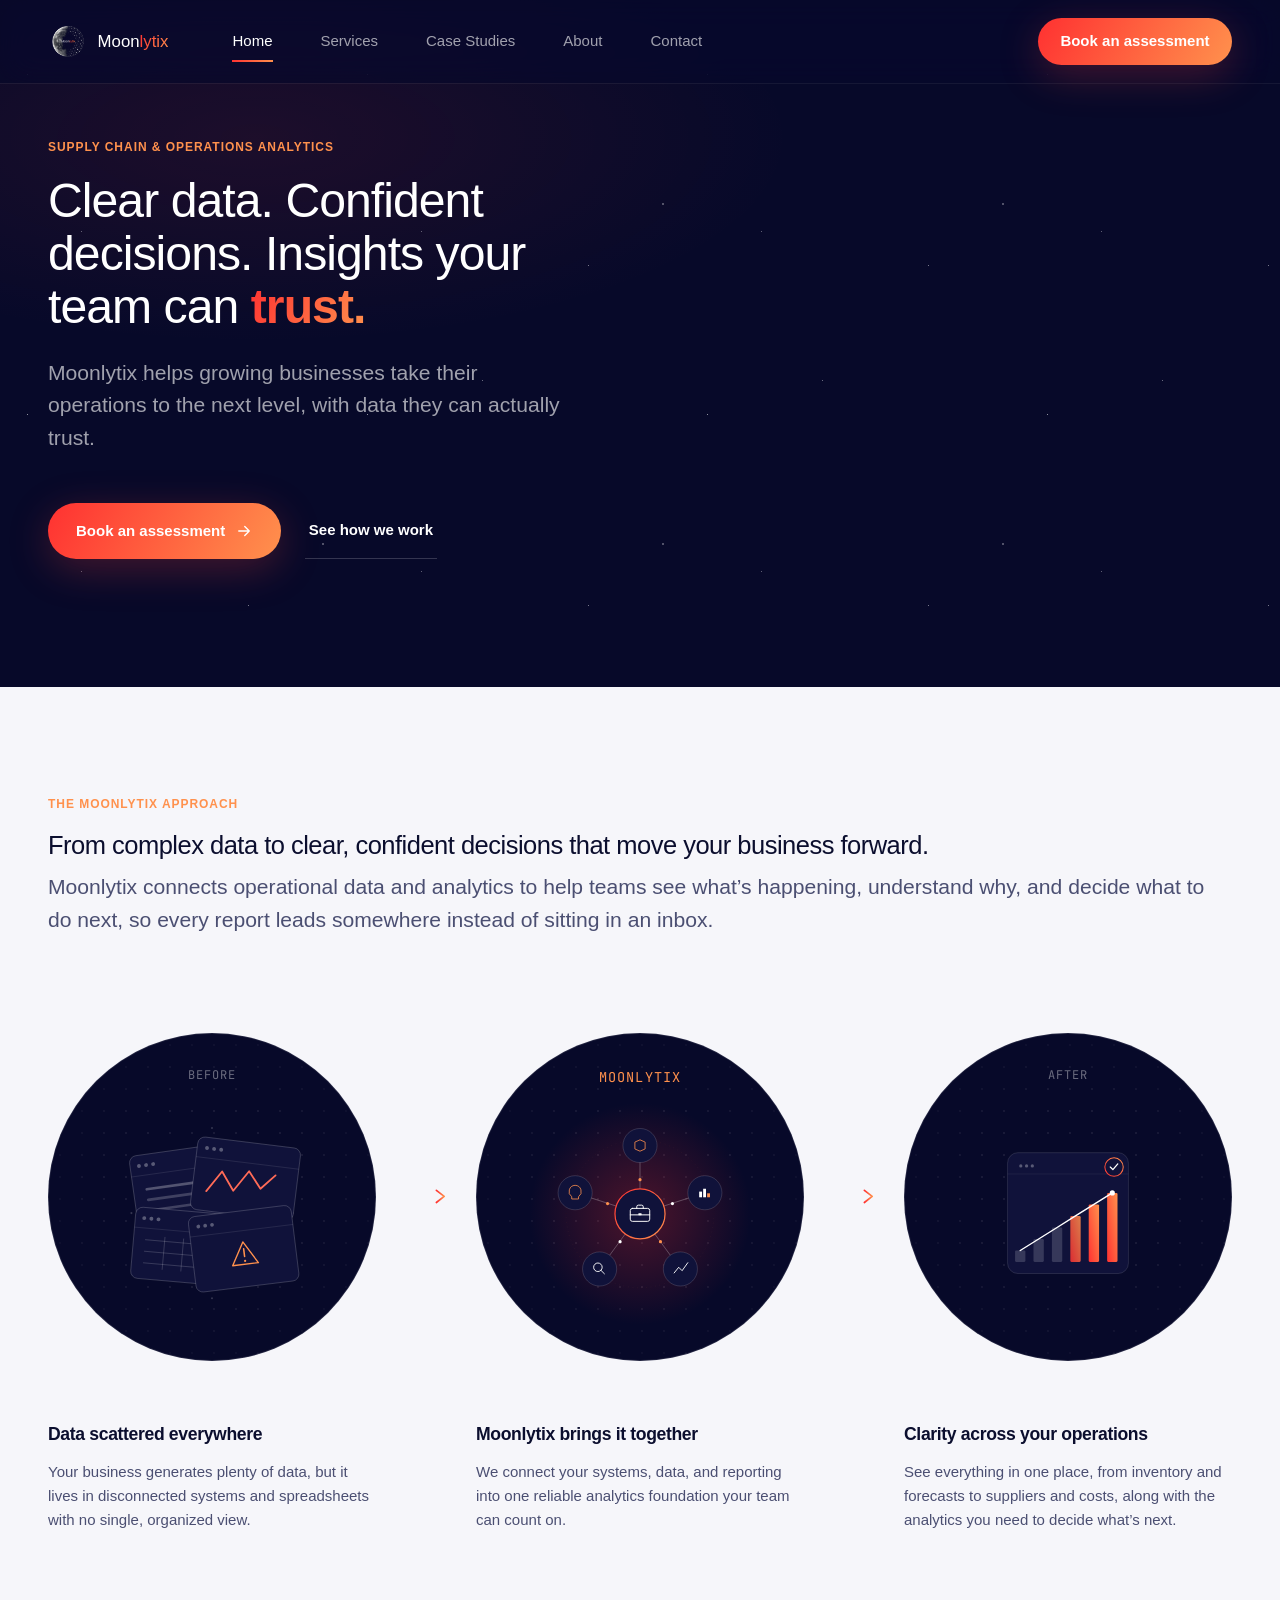
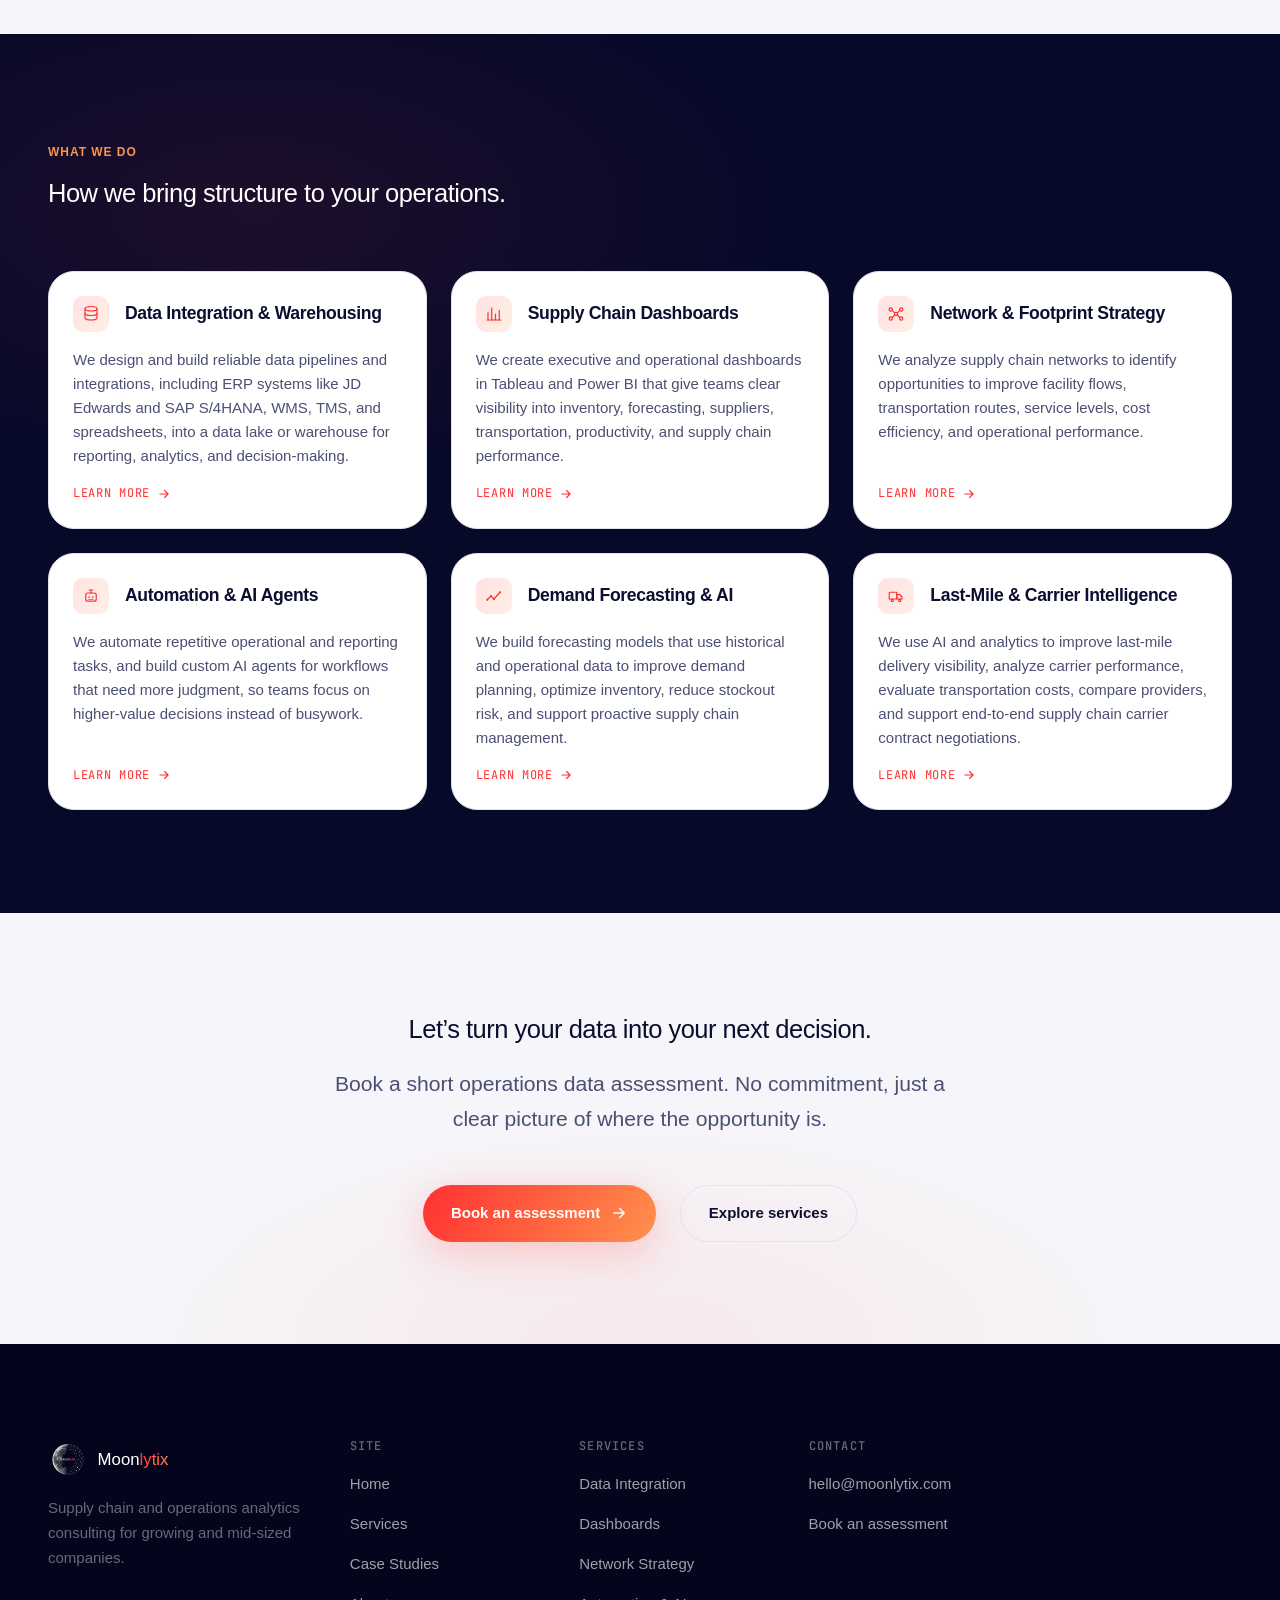
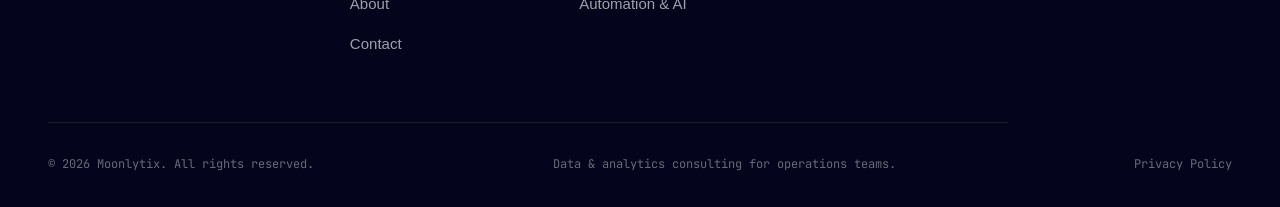
==== index.html @ da00658f "Replace hub center icon, add Case Studies illustration, fix nav-skip bug - Replaced the crescent/moo" ====
<!doctype html>
<html lang="en">
<head>
<meta charset="UTF-8" />
<meta name="viewport" content="width=device-width, initial-scale=1" />
<title>Moonlytix — Supply Chain & Operations Analytics Consulting</title>
<meta name="description" content="Moonlytix helps growing and mid-sized companies turn complex operational data into clear, confident business decisions — visibility, forecasting, inventory, supplier performance, and transportation cost analytics." />

<!-- Open Graph / social share preview -->
<meta property="og:type" content="website" />
<meta property="og:site_name" content="Moonlytix" />
<meta property="og:url" content="https://moonlytix.com/" />
<meta property="og:title" content="Moonlytix — Supply Chain & Operations Analytics Consulting" />
<meta property="og:description" content="Moonlytix helps growing and mid-sized companies turn complex operational data into clear, confident business decisions — visibility, forecasting, inventory, supplier performance, and transportation cost analytics." />
<meta property="og:image" content="https://moonlytix.com/assets/images/social/og-image.png" />
<meta property="og:image:width" content="1200" />
<meta property="og:image:height" content="630" />
<meta name="twitter:card" content="summary_large_image" />
<meta name="twitter:title" content="Moonlytix — Supply Chain & Operations Analytics Consulting" />
<meta name="twitter:description" content="Moonlytix helps growing and mid-sized companies turn complex operational data into clear, confident business decisions — visibility, forecasting, inventory, supplier performance, and transportation cost analytics." />
<meta name="twitter:image" content="https://moonlytix.com/assets/images/social/og-image.png" />
<link rel="icon" type="image/png" href="assets/images/logo-mark.png" />
<link rel="preconnect" href="https://fonts.googleapis.com" />
<link rel="preconnect" href="https://fonts.gstatic.com" crossorigin />
<link href="https://fonts.googleapis.com/css2?family=Space+Grotesk:wght@500;600;700&family=Inter:wght@400;500;600;700;800&family=JetBrains+Mono:wght@400;500&family=Poppins:wght@400;500;600&display=swap" rel="stylesheet" />
<link rel="stylesheet" href="assets/css/main.css?v=20" />
<link rel="stylesheet" href="assets/css/home.css?v=43" />
</head>
<body>
<a class="skip-link" href="#main">Skip to content</a>

<header class="site-header">
  <div class="container">
    <a href="index.html" class="brand">
      <img src="assets/images/logo-mark-transparent.png" alt="Moonlytix" class="brand__mark" />
      <span class="brand__word">Moon<span class="brand__word-accent">lytix</span></span>
    </a>
    <nav class="nav-links" id="nav-links">
      <a href="index.html" aria-current="page">Home</a>
      <a href="services.html">Services</a>
      <a href="case-studies.html">Case Studies</a>
      <a href="about.html">About</a>
      <a href="contact.html">Contact</a>
    </nav>
    <div class="nav-actions">
      <a href="contact.html" class="btn btn-primary">Book an assessment</a>
    </div>
    <button class="nav-toggle" aria-label="Toggle menu" aria-expanded="false" aria-controls="nav-links">
      <svg class="icon-menu" viewBox="0 0 24 24" fill="none" stroke="currentColor" stroke-width="1.6"><path d="M3 6h18M3 12h18M3 18h18" stroke-linecap="round"/></svg>
      <svg class="icon-close" viewBox="0 0 24 24" fill="none" stroke="currentColor" stroke-width="1.6"><path d="M6 6l12 12M18 6L6 18" stroke-linecap="round"/></svg>
    </button>
  </div>
</header>

<main id="main">

  <!-- HERO -->
  <section class="hero section--dark">
    <div class="container">
      <div class="hero-content">
        <p class="eyebrow">Supply Chain &amp; Operations Analytics</p>
        <h1 data-reveal>Clear data. Confident decisions. Insights your team can <span class="ember-text">trust.</span></h1>
        <p class="lead" data-reveal>Moonlytix helps growing businesses take their operations to the next level, with data they can actually trust.</p>
        <div class="hero-actions" data-reveal>
          <a href="contact.html" class="btn btn-primary">
            Book an assessment
            <svg viewBox="0 0 24 24" fill="none" stroke="currentColor" stroke-width="1.8"><path d="M5 12h14M13 6l6 6-6 6" stroke-linecap="round" stroke-linejoin="round"/></svg>
          </a>
          <a href="#approach" class="btn btn-ghost">See how we work</a>
        </div>
      </div>
      <div class="hero-visual" aria-hidden="true">
        <video
          id="hero-video"
          muted
          playsinline
          loop
          preload="auto"
          disablePictureInPicture
          disableRemotePlayback
        >
          <source src="assets/video/hero-fusion.mp4" type="video/mp4" />
        </video>
      </div>
    </div>
  </section>

  <!-- APPROACH -->
  <section class="section approach" id="approach">
    <div class="container">
      <p class="eyebrow">The Moonlytix Approach</p>
      <h2 style="max-width:none">From complex data to clear, confident decisions that move your business forward.</h2>
      <p class="lead" style="margin-top:0.75rem;max-width:none">Moonlytix connects operational data and analytics to help teams see what&rsquo;s happening, understand why, and decide what to do next, so every report leads somewhere instead of sitting in an inbox.</p>

      <div class="approach-visual" data-reveal>
        <div class="approach-item approach-item--1">
        <div class="approach-zone approach-zone--left">
          <span class="approach-zone__label">Before</span>
          <svg class="approach-scene" viewBox="0 0 400 400" fill="none" aria-hidden="true">
            <circle cx="200" cy="52" r="1.8" fill="rgba(255,255,255,0.18)"/>
            <circle cx="60" cy="200" r="1.8" fill="rgba(255,255,255,0.18)"/>
            <circle cx="340" cy="200" r="1.8" fill="rgba(255,255,255,0.18)"/>
            <circle cx="200" cy="348" r="1.8" fill="rgba(255,255,255,0.18)"/>

            <g transform="translate(148,150) rotate(-8) scale(1.55)">
              <rect x="-55" y="-39" width="110" height="78" rx="8" fill="#10123a" stroke="rgba(255,255,255,0.2)"/>
              <circle cx="-45" cy="-27" r="2.2" fill="rgba(255,255,255,0.3)"/>
              <circle cx="-37" cy="-27" r="2.2" fill="rgba(255,255,255,0.3)"/>
              <circle cx="-29" cy="-27" r="2.2" fill="rgba(255,255,255,0.3)"/>
              <line x1="-55" y1="-16" x2="55" y2="-16" stroke="rgba(255,255,255,0.1)"/>
              <line x1="-40" y1="0" x2="20" y2="0" stroke="rgba(255,255,255,0.28)" stroke-width="3" stroke-linecap="round"/>
              <line x1="-40" y1="12" x2="35" y2="12" stroke="rgba(255,255,255,0.2)" stroke-width="3" stroke-linecap="round"/>
              <line x1="-40" y1="24" x2="10" y2="24" stroke="rgba(255,255,255,0.2)" stroke-width="3" stroke-linecap="round"/>
            </g>

            <g transform="translate(258,142) rotate(7) scale(1.55)">
              <rect x="-58" y="-42" width="116" height="82" rx="8" fill="#10123a" stroke="rgba(255,255,255,0.2)"/>
              <circle cx="-47" cy="-30" r="2.2" fill="rgba(255,255,255,0.3)"/>
              <circle cx="-39" cy="-30" r="2.2" fill="rgba(255,255,255,0.3)"/>
              <circle cx="-31" cy="-30" r="2.2" fill="rgba(255,255,255,0.3)"/>
              <line x1="-58" y1="-19" x2="58" y2="-19" stroke="rgba(255,255,255,0.1)"/>
              <polyline points="-42,18 -27,-6 -12,14 3,-10 18,8 33,-9" stroke="#ff6b57" stroke-width="2" fill="none" stroke-linecap="round" stroke-linejoin="round"/>
            </g>

            <g transform="translate(148,258) rotate(5) scale(1.55)">
              <rect x="-55" y="-40" width="110" height="80" rx="8" fill="#10123a" stroke="rgba(255,255,255,0.2)"/>
              <circle cx="-45" cy="-28" r="2.2" fill="rgba(255,255,255,0.3)"/>
              <circle cx="-37" cy="-28" r="2.2" fill="rgba(255,255,255,0.3)"/>
              <circle cx="-29" cy="-28" r="2.2" fill="rgba(255,255,255,0.3)"/>
              <line x1="-55" y1="-17" x2="55" y2="-17" stroke="rgba(255,255,255,0.1)"/>
              <g stroke="rgba(255,255,255,0.18)">
                <line x1="-42" y1="-4" x2="42" y2="-4"/>
                <line x1="-42" y1="9" x2="42" y2="9"/>
                <line x1="-42" y1="22" x2="42" y2="22"/>
                <line x1="-20" y1="-9" x2="-20" y2="28"/>
                <line x1="1" y1="-9" x2="1" y2="28"/>
                <line x1="22" y1="-9" x2="22" y2="28"/>
              </g>
            </g>

            <g transform="translate(255,262) rotate(-7) scale(1.5)">
              <rect x="-60" y="-44" width="120" height="88" rx="8" fill="#10123a" stroke="rgba(255,255,255,0.2)"/>
              <circle cx="-49" cy="-32" r="2.2" fill="rgba(255,255,255,0.3)"/>
              <circle cx="-41" cy="-32" r="2.2" fill="rgba(255,255,255,0.3)"/>
              <circle cx="-33" cy="-32" r="2.2" fill="rgba(255,255,255,0.3)"/>
              <line x1="-60" y1="-21" x2="60" y2="-21" stroke="rgba(255,255,255,0.1)"/>
              <path d="M0 -8l15 26h-30Z" stroke="#ff914d" stroke-width="1.6" stroke-linejoin="round" fill="none"/>
              <line x1="0" y1="0" x2="0" y2="9" stroke="#ff914d" stroke-width="1.8" stroke-linecap="round"/>
              <circle cx="0" cy="14" r="1.3" fill="#ff914d"/>
            </g>
          </svg>
        </div>
        <div class="approach-item__text">
        <h3 class="approach-item__title">Data scattered everywhere</h3>
        <p class="approach-item__desc">Your business generates plenty of data, but it lives in disconnected systems and spreadsheets with no single, organized view.</p>
        </div>
        </div>

        <div class="approach-arrow approach-arrow--1" aria-hidden="true">
          <svg viewBox="0 0 60 24" fill="none"><path class="flow-line" d="M2 12h48" stroke="url(#g1)" stroke-width="2" stroke-dasharray="3 7"/><path d="M42 5l9 7-9 7" stroke="url(#g1)" stroke-width="2" stroke-linecap="round" stroke-linejoin="round"/><defs><linearGradient id="g1" x1="0" y1="0" x2="1" y2="0"><stop offset="0" stop-color="#ff3131"/><stop offset="1" stop-color="#ff914d"/></linearGradient></defs></svg>
        </div>

        <div class="approach-item approach-item--2">
        <div class="approach-zone approach-zone--center">
          <span class="approach-zone__label approach-zone__label--accent">Moonlytix</span>
          <svg class="approach-hub" viewBox="0 0 400 400" fill="none" aria-hidden="true">
            <circle cx="200" cy="200" r="195" fill="url(#hubGlow)"/>
            <circle cx="200" cy="200" r="130" stroke="rgba(255,145,77,0.14)" stroke-width="1" stroke-dasharray="1 7"/>
            <line x1="200" y1="200" x2="200" y2="80" stroke="rgba(255,255,255,0.3)" stroke-width="1.5"/>
            <line x1="200" y1="200" x2="314" y2="163" stroke="rgba(255,255,255,0.3)" stroke-width="1.5"/>
            <line x1="200" y1="200" x2="271" y2="297" stroke="rgba(255,255,255,0.3)" stroke-width="1.5"/>
            <line x1="200" y1="200" x2="129" y2="297" stroke="rgba(255,255,255,0.3)" stroke-width="1.5"/>
            <line x1="200" y1="200" x2="86" y2="163" stroke="rgba(255,255,255,0.3)" stroke-width="1.5"/>
            <circle cx="200" cy="140" r="2.8" fill="#ff914d"/>
            <circle cx="257" cy="182" r="2.8" fill="#fff"/>
            <circle cx="236" cy="249" r="2.8" fill="#ff914d"/>
            <circle cx="165" cy="249" r="2.8" fill="#fff"/>
            <circle cx="143" cy="182" r="2.8" fill="#ff914d"/>
            <circle class="pulse-ring" cx="200" cy="200" r="38" stroke="#ff914d" stroke-width="1.4"/>
            <circle class="pulse-ring pulse-ring--delay" cx="200" cy="200" r="38" stroke="#ff3131" stroke-width="1"/>
            <circle cx="200" cy="200" r="44" fill="#10123a" stroke="url(#hubStroke)" stroke-width="2.2"/>
            <g transform="translate(200,200) scale(1.9) translate(-12,-12)" fill="none" stroke="#fff" stroke-width="0.9" stroke-linecap="round" stroke-linejoin="round">
              <rect x="3" y="7" width="18" height="12" rx="2"/>
              <path d="M9 7V5.5A1.5 1.5 0 0 1 10.5 4h3A1.5 1.5 0 0 1 15 5.5V7"/>
              <path d="M3 13h18"/>
              <rect x="10.5" y="11.6" width="3" height="1.8" rx="0.4" fill="#fff" stroke="none"/>
            </g>
            <g>
              <circle cx="200" cy="80" r="30" fill="#10123a" stroke="rgba(255,255,255,0.25)"/>
              <path d="M191 86V74l9-4 9 4v12l-9 4Z" stroke="#ff914d" stroke-width="1.4" stroke-linejoin="round"/>
            </g>
            <g>
              <circle cx="314" cy="163" r="30" fill="#10123a" stroke="rgba(255,255,255,0.25)"/>
              <rect x="304" y="161" width="5" height="10" fill="#fff"/><rect x="311" y="156" width="5" height="15" fill="#fff"/><rect x="318" y="164" width="5" height="7" fill="#ff914d"/>
            </g>
            <g>
              <circle cx="271" cy="297" r="30" fill="#10123a" stroke="rgba(255,255,255,0.25)"/>
              <path d="M260 304l8-10 6 6 10-14" stroke="#fff" stroke-width="1.6" stroke-linecap="round" stroke-linejoin="round"/>
            </g>
            <g>
              <circle cx="129" cy="297" r="30" fill="#10123a" stroke="rgba(255,255,255,0.25)"/>
              <circle cx="126" cy="294" r="7.5" stroke="#fff" stroke-width="1.6"/><path d="M131 299l6.5 6.5" stroke="#fff" stroke-width="1.6" stroke-linecap="round"/>
            </g>
            <g>
              <circle cx="86" cy="163" r="30" fill="#10123a" stroke="rgba(255,255,255,0.25)"/>
              <path d="M86 150a11 11 0 0 1 6 20v4h-12v-4a11 11 0 0 1 6-20Z" stroke="#ff914d" stroke-width="1.4" stroke-linejoin="round"/>
            </g>
            <defs>
              <radialGradient id="hubGlow" cx="0.5" cy="0.5" r="0.5">
                <stop offset="0" stop-color="#ff3131" stop-opacity="0.28"/>
                <stop offset="1" stop-color="#ff3131" stop-opacity="0"/>
              </radialGradient>
              <linearGradient id="hubStroke" x1="0" y1="0" x2="1" y2="1">
                <stop offset="0" stop-color="#ff3131"/>
                <stop offset="1" stop-color="#ff914d"/>
              </linearGradient>
            </defs>
          </svg>
        </div>
        <div class="approach-item__text">
        <h3 class="approach-item__title">Moonlytix brings it together</h3>
        <p class="approach-item__desc">We connect your systems, data, and reporting into one reliable analytics foundation your team can count on.</p>
        </div>
        </div>

        <div class="approach-arrow approach-arrow--2" aria-hidden="true">
          <svg viewBox="0 0 60 24" fill="none"><path class="flow-line" d="M2 12h48" stroke="url(#g2)" stroke-width="2" stroke-dasharray="3 7"/><path d="M42 5l9 7-9 7" stroke="url(#g2)" stroke-width="2" stroke-linecap="round" stroke-linejoin="round"/><defs><linearGradient id="g2" x1="0" y1="0" x2="1" y2="0"><stop offset="0" stop-color="#ff3131"/><stop offset="1" stop-color="#ff914d"/></linearGradient></defs></svg>
        </div>

        <div class="approach-item approach-item--3">
        <div class="approach-zone approach-zone--right">
          <span class="approach-zone__label">After</span>
          <svg class="approach-scene" viewBox="0 0 400 400" fill="none" aria-hidden="true">
            <rect x="95" y="95" width="210" height="210" rx="18" fill="#10123a" stroke="rgba(255,255,255,0.2)"/>
            <circle cx="118" cy="118" r="2.8" fill="rgba(255,255,255,0.3)"/>
            <circle cx="128" cy="118" r="2.8" fill="rgba(255,255,255,0.3)"/>
            <circle cx="138" cy="118" r="2.8" fill="rgba(255,255,255,0.3)"/>
            <line x1="95" y1="132" x2="305" y2="132" stroke="rgba(255,255,255,0.1)"/>

            <g transform="translate(280,120)">
              <circle r="16" fill="#10123a" stroke="url(#nowGrad)" stroke-width="1.8"/>
              <path d="M-6.5 0l4.5 4.5 8.5-10" stroke="#fff" stroke-width="2.2" stroke-linecap="round" stroke-linejoin="round" fill="none"/>
            </g>

            <g>
              <rect x="108" y="265" width="18" height="20" rx="2" fill="rgba(255,255,255,0.16)"/>
              <rect x="140" y="245" width="18" height="40" rx="2" fill="rgba(255,255,255,0.16)"/>
              <rect x="172" y="225" width="18" height="60" rx="2" fill="rgba(255,255,255,0.16)"/>
              <rect x="204" y="205" width="18" height="80" rx="2" fill="url(#nowGrad)" opacity="0.85"/>
              <rect x="236" y="185" width="18" height="100" rx="2" fill="url(#nowGrad)"/>
              <rect x="268" y="165" width="18" height="120" rx="2" fill="url(#nowGrad)"/>
            </g>
            <polyline points="117,265 149,245 181,225 213,205 245,185 277,165" fill="none" stroke="#fff" stroke-width="2.5" stroke-linecap="round" stroke-linejoin="round"/>
            <circle cx="277" cy="165" r="4.5" fill="#fff"/>

            <defs>
              <linearGradient id="nowGrad" x1="0" y1="1" x2="1" y2="0">
                <stop offset="0" stop-color="#ff3131"/>
                <stop offset="1" stop-color="#ff914d"/>
              </linearGradient>
            </defs>
          </svg>
        </div>
        <div class="approach-item__text">
        <h3 class="approach-item__title">Clarity across your operations</h3>
        <p class="approach-item__desc">See everything in one place, from inventory and forecasts to suppliers and costs, along with the analytics you need to decide what&rsquo;s next.</p>
        </div>
        </div>
      </div>
    </div>
  </section>

  <!-- SERVICES -->
  <section class="section section--dark">
    <div class="container">
      <p class="eyebrow">What we do</p>
      <h2 style="max-width:36ch">How we bring structure to your operations.</h2>

      <div class="services-grid">
        <a href="services.html" class="card service-card">
          <div class="service-card__header">
            <div class="service-card__icon">
              <svg viewBox="0 0 24 24" fill="none" stroke="currentColor" stroke-width="1.6"><ellipse cx="12" cy="5" rx="8" ry="3"/><path d="M4 5v6c0 1.66 3.58 3 8 3s8-1.34 8-3V5" stroke-linejoin="round"/><path d="M4 11v6c0 1.66 3.58 3 8 3s8-1.34 8-3v-6" stroke-linejoin="round"/></svg>
            </div>
            <h3>Data Integration &amp; Warehousing</h3>
          </div>
          <p>We design and build reliable data pipelines and integrations, including ERP systems like JD Edwards and SAP S/4HANA, WMS, TMS, and spreadsheets, into a data lake or warehouse for reporting, analytics, and decision-making.</p>
          <span class="card-link">Learn more <svg viewBox="0 0 24 24" fill="none" stroke="currentColor" stroke-width="2"><path d="M5 12h14M13 6l6 6-6 6" stroke-linecap="round" stroke-linejoin="round"/></svg></span>
        </a>

        <a href="services.html" class="card service-card">
          <div class="service-card__header">
            <div class="service-card__icon">
              <svg viewBox="0 0 24 24" fill="none" stroke="currentColor" stroke-width="1.6"><path d="M4 20V10M9 20V4M14 20v-8M19 20V7" stroke-linecap="round"/><path d="M3 20h18" stroke-linecap="round"/></svg>
            </div>
            <h3>Supply Chain Dashboards</h3>
          </div>
          <p>We create executive and operational dashboards in Tableau and Power BI that give teams clear visibility into inventory, forecasting, suppliers, transportation, productivity, and supply chain performance.</p>
          <span class="card-link">Learn more <svg viewBox="0 0 24 24" fill="none" stroke="currentColor" stroke-width="2"><path d="M5 12h14M13 6l6 6-6 6" stroke-linecap="round" stroke-linejoin="round"/></svg></span>
        </a>

        <a href="services.html" class="card service-card">
          <div class="service-card__header">
            <div class="service-card__icon">
              <svg viewBox="0 0 24 24" fill="none" stroke="currentColor" stroke-width="1.6"><circle cx="5" cy="6" r="2.2"/><circle cx="19" cy="6" r="2.2"/><circle cx="12" cy="12" r="2.2"/><circle cx="5" cy="18" r="2.2"/><circle cx="19" cy="18" r="2.2"/><path d="M7 7.2L10.2 10.6M17 7.2L13.8 10.6M7 16.8L10.2 13.4M17 16.8L13.8 13.4" stroke-linecap="round"/></svg>
            </div>
            <h3>Network &amp; Footprint Strategy</h3>
          </div>
          <p>We analyze supply chain networks to identify opportunities to improve facility flows, transportation routes, service levels, cost efficiency, and operational performance.</p>
          <span class="card-link">Learn more <svg viewBox="0 0 24 24" fill="none" stroke="currentColor" stroke-width="2"><path d="M5 12h14M13 6l6 6-6 6" stroke-linecap="round" stroke-linejoin="round"/></svg></span>
        </a>

        <a href="services.html" class="card service-card">
          <div class="service-card__header">
            <div class="service-card__icon">
              <svg viewBox="0 0 24 24" fill="none" stroke="currentColor" stroke-width="1.6"><rect x="5" y="8" width="14" height="11" rx="3"/><path d="M12 8V4M9.5 4h5" stroke-linecap="round"/><circle cx="9.5" cy="13.5" r="1.1" fill="currentColor" stroke="none"/><circle cx="14.5" cy="13.5" r="1.1" fill="currentColor" stroke="none"/><path d="M9 17h6" stroke-linecap="round"/></svg>
            </div>
            <h3>Automation &amp; AI Agents</h3>
          </div>
          <p>We automate repetitive operational and reporting tasks, and build custom AI agents for workflows that need more judgment, so teams focus on higher-value decisions instead of busywork.</p>
          <span class="card-link">Learn more <svg viewBox="0 0 24 24" fill="none" stroke="currentColor" stroke-width="2"><path d="M5 12h14M13 6l6 6-6 6" stroke-linecap="round" stroke-linejoin="round"/></svg></span>
        </a>

        <a href="services.html" class="card service-card">
          <div class="service-card__header">
            <div class="service-card__icon">
              <svg viewBox="0 0 24 24" fill="none" stroke="currentColor" stroke-width="1.6"><path d="M3 17l5-5 4 4 8-9" stroke-linecap="round" stroke-linejoin="round"/><circle cx="3" cy="17" r="1.3" fill="currentColor" stroke="none"/><circle cx="8" cy="12" r="1.3" fill="currentColor" stroke="none"/><circle cx="12" cy="16" r="1.3" fill="currentColor" stroke="none"/><circle cx="20" cy="7" r="1.3" fill="currentColor" stroke="none"/></svg>
            </div>
            <h3>Demand Forecasting &amp; AI</h3>
          </div>
          <p>We build forecasting models that use historical and operational data to improve demand planning, optimize inventory, reduce stockout risk, and support proactive supply chain management.</p>
          <span class="card-link">Learn more <svg viewBox="0 0 24 24" fill="none" stroke="currentColor" stroke-width="2"><path d="M5 12h14M13 6l6 6-6 6" stroke-linecap="round" stroke-linejoin="round"/></svg></span>
        </a>

        <a href="services.html" class="card service-card">
          <div class="service-card__header">
            <div class="service-card__icon">
              <svg viewBox="0 0 24 24" fill="none" stroke="currentColor" stroke-width="1.6"><path d="M3 16V8a1 1 0 0 1 1-1h9v9H4a1 1 0 0 1-1-1Z" stroke-linejoin="round"/><path d="M13 10h4l3 3v3h-7v-6Z" stroke-linejoin="round"/><circle cx="7" cy="18" r="1.6"/><circle cx="17" cy="18" r="1.6"/></svg>
            </div>
            <h3>Last-Mile &amp; Carrier Intelligence</h3>
          </div>
          <p>We use AI and analytics to improve last-mile delivery visibility, analyze carrier performance, evaluate transportation costs, compare providers, and support end-to-end supply chain carrier contract negotiations.</p>
          <span class="card-link">Learn more <svg viewBox="0 0 24 24" fill="none" stroke="currentColor" stroke-width="2"><path d="M5 12h14M13 6l6 6-6 6" stroke-linecap="round" stroke-linejoin="round"/></svg></span>
        </a>
      </div>
    </div>
  </section>

  <!-- CTA -->
  <section class="section cta-band cta-band--light">
    <div class="container text-center">
      <h2>Let&rsquo;s turn your data into your next decision.</h2>
      <p>Book a short operations data assessment. No commitment, just a clear picture of where the opportunity is.</p>
      <div class="btn-group">
        <a href="contact.html" class="btn btn-primary">
          Book an assessment
          <svg viewBox="0 0 24 24" fill="none" stroke="currentColor" stroke-width="1.8"><path d="M5 12h14M13 6l6 6-6 6" stroke-linecap="round" stroke-linejoin="round"/></svg>
        </a>
        <a href="services.html" class="btn btn-secondary">Explore services</a>
      </div>
    </div>
  </section>

</main>

<footer class="site-footer">
  <div class="container">
    <div class="footer-grid">
      <div class="footer-brand">
        <a href="index.html" class="brand">
          <img src="assets/images/logo-mark-transparent.png" alt="Moonlytix" class="brand__mark" />
          <span class="brand__word">Moon<span class="brand__word-accent">lytix</span></span>
        </a>
        <p>Supply chain and operations analytics consulting for growing and mid-sized companies.</p>
      </div>
      <div class="footer-col">
        <h4>Site</h4>
        <ul>
          <li><a href="index.html">Home</a></li>
          <li><a href="services.html">Services</a></li>
          <li><a href="case-studies.html">Case Studies</a></li>
          <li><a href="about.html">About</a></li>
          <li><a href="contact.html">Contact</a></li>
        </ul>
      </div>
      <div class="footer-col">
        <h4>Services</h4>
        <ul>
          <li><a href="services.html#data-integration">Data Integration</a></li>
          <li><a href="services.html#visualization">Dashboards</a></li>
          <li><a href="services.html#network-optimization">Network Strategy</a></li>
          <li><a href="services.html#rpa">Automation &amp; AI</a></li>
        </ul>
      </div>
      <div class="footer-col">
        <h4>Contact</h4>
        <ul>
          <li><a href="mailto:hello@moonlytix.com">hello@moonlytix.com</a></li>
          <li><a href="contact.html">Book an assessment</a></li>
        </ul>
      </div>
    </div>
    <div class="footer-bottom">
      <span>&copy; <span id="year">2026</span> Moonlytix. All rights reserved.</span>
      <span>Data &amp; analytics consulting for operations teams.</span>
      <span><a href="privacy.html">Privacy Policy</a></span>
    </div>
  </div>
</footer>

<script src="assets/js/main.js?v=2"></script>
<script src="assets/js/hero-video.js?v=2"></script>
</body>
</html>
---- assets/css/main.css ----
/* ==========================================================================
   MOONLYTIX — Shared Foundation
   Tokens, reset, base typography, and reusable components.
   Design language: "the terminator line" — the boundary between raw,
   unstructured operational data (cratered, granular, dark) and the
   structured clarity Moonlytix builds from it (connected mesh, ember light).
   ========================================================================== */

/* ---------- Fonts ---------- */

/* ---------- Tokens ---------- */
:root {
  /* Color — brand */
  --void: #070929;
  --void-deep: #04051c;
  --void-raised: #10123a;
  --void-raised-2: #161a4a;
  --paper: #f6f6fa;
  --paper-raised: #ffffff;
  --ink: #0b0e2e;
  --ink-soft: #4b4f72;
  --mist: #8286ac;
  --line-light: #e3e3ef;
  --line-dark: rgba(255, 255, 255, 0.1);
  --line-dark-strong: rgba(255, 255, 255, 0.18);
  --white: #ffffff;
  --ember-red: #ff3131;
  --ember-orange: #ff914d;
  --ember-gradient: linear-gradient(120deg, #ff3131 0%, #ff914d 100%);
  --ember-gradient-soft: linear-gradient(120deg, rgba(255, 49, 49, 0.14) 0%, rgba(255, 145, 77, 0.14) 100%);
  --text-on-dark: rgba(255, 255, 255, 0.92);
  --text-on-dark-soft: rgba(255, 255, 255, 0.62);
  --text-on-dark-mist: rgba(255, 255, 255, 0.4);

  /* Type */
  --font-display: 'Segoe UI', Roboto, 'Helvetica Neue', Arial, 'Space Grotesk', 'Inter', sans-serif;
  --font-body: 'Segoe UI', Roboto, 'Helvetica Neue', Arial, 'Inter', sans-serif;
  --font-mono: 'JetBrains Mono', 'SFMono-Regular', Consolas, monospace;
  --font-brand: 'Segoe UI', Roboto, 'Helvetica Neue', Arial, 'Poppins', 'Inter', sans-serif;

  --fs-hero: clamp(2.5rem, 2.2vw + 1.25rem, 4rem);
  --fs-h1: clamp(2.25rem, 2.6vw + 1.3rem, 3.5rem);
  --fs-h2: clamp(1.75rem, 1.6vw + 1.2rem, 2.5rem);
  --fs-h3: clamp(1.3rem, 0.6vw + 1.05rem, 1.5rem);
  --fs-lead: clamp(1.125rem, 0.4vw + 1rem, 1.375rem);
  --fs-body: 1.0625rem;
  --fs-small: 0.9375rem;
  --fs-micro: 0.75rem;

  /* Spacing (8px rhythm, generous for a premium marketing site) */
  --sp-1: 0.5rem;
  --sp-2: 0.75rem;
  --sp-3: 1rem;
  --sp-4: 1.5rem;
  --sp-5: 2rem;
  --sp-6: 3rem;
  --sp-7: 4rem;
  --sp-8: 6rem;
  --sp-9: 8rem;
  --section-pad: clamp(4.5rem, 8vw, 8rem);

  /* Layout */
  --container: 1280px;
  --container-narrow: 820px;
  --radius-sm: 10px;
  --radius-md: 16px;
  --radius-lg: 26px;
  --radius-full: 999px;

  /* Elevation */
  --shadow-light-sm: 0 2px 10px rgba(11, 14, 46, 0.06);
  --shadow-light-md: 0 12px 32px rgba(11, 14, 46, 0.09);
  --shadow-light-lg: 0 24px 60px rgba(11, 14, 46, 0.14);
  --shadow-dark-md: 0 20px 50px rgba(2, 3, 15, 0.5);
  --shadow-ember: 0 10px 40px rgba(255, 66, 61, 0.25);

  /* Motion */
  --ease-out: cubic-bezier(0.16, 1, 0.3, 1);
  --ease-in-out: cubic-bezier(0.65, 0, 0.35, 1);
  --dur-fast: 180ms;
  --dur-med: 320ms;
  --dur-slow: 600ms;

  --nav-h: 84px;
}

/* ---------- Reset ---------- */
*,
*::before,
*::after {
  box-sizing: border-box;
}

* {
  margin: 0;
}

html {
  scroll-behavior: smooth;
  -webkit-text-size-adjust: 100%;
}

@media (prefers-reduced-motion: reduce) {
  html {
    scroll-behavior: auto;
  }
  *,
  *::before,
  *::after {
    animation-duration: 0.01ms !important;
    animation-iteration-count: 1 !important;
    transition-duration: 0.01ms !important;
    scroll-behavior: auto !important;
  }
}

body {
  font-family: var(--font-body);
  font-size: var(--fs-body);
  line-height: 1.65;
  color: var(--ink);
  background: var(--paper);
  min-height: 100dvh;
  text-rendering: optimizeLegibility;
  -webkit-font-smoothing: antialiased;
  overflow-x: hidden;
}

img,
picture,
svg,
canvas {
  display: block;
  max-width: 100%;
}

a {
  color: inherit;
  text-decoration: none;
}

ul,
ol {
  list-style: none;
  padding: 0;
}

button,
input,
textarea,
select {
  font: inherit;
  color: inherit;
}

button {
  cursor: pointer;
  background: none;
  border: none;
}

h1,
h2,
h3,
h4 {
  font-family: var(--font-display);
  font-weight: 500;
  line-height: 1.1;
  letter-spacing: -0.02em;
  color: var(--ink);
}

:focus-visible {
  outline: 2px solid var(--ember-orange);
  outline-offset: 3px;
  border-radius: 4px;
}

::selection {
  background: var(--ember-red);
  color: var(--white);
}

/* ---------- Layout helpers ---------- */
.container {
  width: 100%;
  max-width: var(--container);
  margin-inline: auto;
  padding-inline: clamp(1.5rem, 4vw, 3rem);
}

.container--narrow {
  max-width: var(--container-narrow);
}

.section {
  padding-block: var(--section-pad);
  position: relative;
}

.section--tight {
  padding-block: calc(var(--section-pad) * 0.6);
}

.section--dark {
  /* One glow, defined once, so every dark section site-wide (hero or
     not) looks the same instead of each page carrying its own
     slightly-different position/size/color copy of it. */
  background: radial-gradient(ellipse 70% 50% at 20% 20%, rgba(255, 66, 61, 0.09), transparent 60%), var(--void);
  color: var(--text-on-dark);
}

.section--dark h1,
.section--dark h2,
.section--dark h3,
.section--dark h4 {
  color: var(--white);
}

.section--void-deep {
  background: var(--void-deep);
}

.eyebrow {
  display: inline-flex;
  align-items: center;
  font-family: var(--font-body);
  font-size: var(--fs-micro);
  letter-spacing: 0.08em;
  text-transform: uppercase;
  color: var(--ember-orange);
  font-weight: 600;
  margin-bottom: var(--sp-3);
}

.lead {
  font-size: var(--fs-lead);
  line-height: 1.55;
  color: var(--ink-soft);
  max-width: 46ch;
}

.section--dark .lead {
  color: var(--text-on-dark-soft);
}

.ember-text {
  background: var(--ember-gradient);
  -webkit-background-clip: text;
  background-clip: text;
  color: transparent;
  font-weight: 600;
}

.text-center {
  text-align: center;
  margin-inline: auto;
}

.visually-hidden {
  position: absolute;
  width: 1px;
  height: 1px;
  overflow: hidden;
  clip: rect(0 0 0 0);
  white-space: nowrap;
}

.skip-link {
  position: absolute;
  top: -60px;
  left: var(--sp-4);
  background: var(--ember-red);
  color: var(--white);
  padding: 0.75rem 1.25rem;
  border-radius: var(--radius-sm);
  z-index: 1000;
  transition: top var(--dur-fast) var(--ease-out);
  font-family: var(--font-mono);
  font-size: var(--fs-small);
}

.skip-link:focus {
  top: var(--sp-3);
}

/* ---------- Grid utilities ---------- */
.grid {
  display: grid;
  gap: var(--sp-5);
}

.grid-2 {
  grid-template-columns: repeat(2, 1fr);
}

.grid-3 {
  grid-template-columns: repeat(3, 1fr);
}

@media (max-width: 900px) {
  .grid-2,
  .grid-3 {
    grid-template-columns: 1fr;
  }
}

/* ---------- Buttons ---------- */
.btn {
  display: inline-flex;
  align-items: center;
  justify-content: center;
  gap: 0.6rem;
  font-family: var(--font-body);
  font-weight: 600;
  font-size: var(--fs-small);
  padding: 0.95rem 1.75rem;
  border-radius: var(--radius-full);
  transition: transform var(--dur-fast) var(--ease-out), box-shadow var(--dur-fast) var(--ease-out),
    background var(--dur-fast) var(--ease-out), border-color var(--dur-fast) var(--ease-out), color var(--dur-fast) var(--ease-out);
  white-space: nowrap;
  min-height: 44px;
}

.btn svg {
  width: 18px;
  height: 18px;
  transition: transform var(--dur-med) var(--ease-out);
}

.btn:hover svg {
  transform: translateX(3px);
}

.btn-primary {
  background: var(--ember-gradient);
  color: var(--white);
  box-shadow: var(--shadow-ember);
}

.btn-primary:hover {
  transform: translateY(-2px);
  box-shadow: 0 16px 46px rgba(255, 66, 61, 0.36);
}

.btn-secondary {
  background: transparent;
  color: var(--ink);
  border: 1px solid var(--line-light);
}

.section--dark .btn-secondary {
  color: var(--white);
  border-color: var(--line-dark-strong);
}

.btn-secondary:hover {
  border-color: var(--ember-orange);
  background: rgba(255, 145, 77, 0.08);
  color: var(--ember-orange);
}

.btn-ghost {
  background: none;
  color: var(--ink);
  padding-inline: 0.25rem;
  border-bottom: 1px solid var(--line-light);
  border-radius: 0;
}

.section--dark .btn-ghost {
  color: var(--white);
  border-color: var(--line-dark-strong);
}

.btn-ghost:hover {
  border-color: var(--ember-red);
  color: var(--ember-red);
}

/* ---------- Navigation ---------- */
/* Note: the blur lives on ::before, not .site-header itself, so that
   .site-header never gains `filter`/`backdrop-filter` — either would make it
   the containing block for its position:fixed descendant (.nav-links on
   mobile), sizing that panel to the 84px header bar instead of the viewport. */
.site-header {
  position: fixed;
  top: 0;
  left: 0;
  right: 0;
  z-index: 100;
  height: var(--nav-h);
  display: flex;
  align-items: center;
  border-bottom: 1px solid rgba(255, 255, 255, 0.06);
  transition: border-color var(--dur-med) var(--ease-out);
}

.site-header::before {
  content: '';
  position: absolute;
  inset: 0;
  z-index: -1;
  background: rgba(7, 9, 41, 0.72);
  backdrop-filter: blur(16px) saturate(140%);
  -webkit-backdrop-filter: blur(16px) saturate(140%);
  transition: background var(--dur-med) var(--ease-out);
}

.site-header.is-scrolled::before {
  background: rgba(7, 9, 41, 0.92);
}

.site-header.is-scrolled {
  border-bottom-color: var(--line-dark);
}

.site-header .container {
  display: flex;
  align-items: center;
  gap: var(--sp-7);
}

.brand {
  display: flex;
  align-items: center;
  gap: 0.6rem;
  font-family: var(--font-brand);
  font-weight: 500;
  font-size: 1.05rem;
  color: var(--white);
  letter-spacing: 0;
  flex-shrink: 0;
}

.brand__mark {
  width: 40px;
  height: 40px;
  border-radius: 50%;
  object-fit: cover;
  flex-shrink: 0;
}

.brand__word-accent {
  background: var(--ember-gradient);
  -webkit-background-clip: text;
  background-clip: text;
  color: transparent;
}

.nav-links {
  display: flex;
  align-items: center;
  gap: var(--sp-6);
}

.nav-links a {
  font-size: var(--fs-small);
  font-weight: 500;
  color: var(--text-on-dark-soft);
  position: relative;
  padding-block: 0.4rem;
  transition: color var(--dur-fast) var(--ease-out);
}

.nav-links a::after {
  content: '';
  position: absolute;
  left: 0;
  right: 0;
  bottom: -2px;
  height: 2px;
  background: var(--ember-gradient);
  transform: scaleX(0);
  transform-origin: left;
  transition: transform var(--dur-med) var(--ease-out);
}

.nav-links a:hover,
.nav-links a[aria-current='page'] {
  color: var(--white);
}

.nav-links a:hover::after,
.nav-links a[aria-current='page']::after {
  transform: scaleX(1);
}

.nav-actions {
  display: flex;
  align-items: center;
  gap: var(--sp-3);
  margin-left: auto;
}

.nav-actions .btn-primary {
  padding: 0.7rem 1.4rem;
}

.nav-toggle {
  display: none;
  width: 44px;
  height: 44px;
  align-items: center;
  justify-content: center;
  color: var(--white);
  z-index: 110;
}

.nav-toggle svg {
  width: 24px;
  height: 24px;
}

.icon-close {
  display: none;
}

.nav-open .icon-menu {
  display: none;
}

.nav-open .icon-close {
  display: block;
}

@media (max-width: 900px) {
  .nav-links {
    position: fixed;
    inset: 0;
    top: var(--nav-h);
    background: var(--void);
    flex-direction: column;
    justify-content: flex-start;
    align-items: flex-start;
    padding: var(--sp-7) var(--sp-5);
    gap: var(--sp-5);
    transform: translateX(100%);
    transition: transform var(--dur-med) var(--ease-in-out);
    overflow-y: auto;
  }

  .nav-links a {
    font-size: 1.5rem;
    font-family: var(--font-display);
    font-weight: 500;
  }

  .nav-open .nav-links {
    transform: translateX(0);
  }

  .nav-actions .btn-primary {
    display: none;
  }

  .nav-toggle {
    display: inline-flex;
  }
}

/* ---------- Footer ---------- */
.site-footer {
  background: var(--void-deep);
  color: var(--text-on-dark-soft);
  padding-block: var(--sp-8) var(--sp-5);
  position: relative;
  overflow: hidden;
}

.footer-grid {
  display: grid;
  grid-template-columns: 1.4fr 1fr 1fr 1.1fr;
  max-width: 960px;
  gap: var(--sp-6);
  padding-bottom: var(--sp-7);
  border-bottom: 1px solid var(--line-dark);
}

.footer-brand p {
  margin-top: var(--sp-3);
  max-width: 32ch;
  color: var(--text-on-dark-mist);
  font-size: var(--fs-small);
}

.footer-col h4 {
  font-family: var(--font-mono);
  font-size: var(--fs-micro);
  letter-spacing: 0.1em;
  text-transform: uppercase;
  color: var(--text-on-dark-mist);
  font-weight: 500;
  margin-bottom: var(--sp-3);
}

.footer-col ul {
  display: flex;
  flex-direction: column;
  gap: 0.75rem;
}

.footer-col a {
  font-size: var(--fs-small);
  color: var(--text-on-dark-soft);
  transition: color var(--dur-fast) var(--ease-out);
}

.footer-col a:hover {
  color: var(--ember-orange);
}

.footer-bottom {
  display: flex;
  align-items: center;
  justify-content: space-between;
  padding-top: var(--sp-5);
  font-size: var(--fs-micro);
  color: var(--text-on-dark-mist);
  font-family: var(--font-mono);
  flex-wrap: wrap;
  gap: var(--sp-3);
}

.footer-bottom a:hover {
  color: var(--ember-orange);
}

@media (max-width: 900px) {
  .footer-grid {
    grid-template-columns: 1fr 1fr;
  }
  .footer-brand {
    grid-column: 1 / -1;
  }
}

@media (max-width: 560px) {
  .footer-grid {
    grid-template-columns: 1fr;
  }
}

/* ---------- Cards ---------- */
.card {
  background: var(--paper-raised);
  border: 1px solid var(--line-light);
  border-radius: var(--radius-lg);
  padding: var(--sp-5);
  position: relative;
  overflow: hidden;
  transition: transform var(--dur-med) var(--ease-out), box-shadow var(--dur-med) var(--ease-out), border-color var(--dur-med) var(--ease-out);
}

.card:hover {
  transform: translateY(-4px);
  box-shadow: var(--shadow-light-lg);
  border-color: transparent;
}

.card::before {
  content: '';
  position: absolute;
  top: 0;
  left: -100%;
  width: 100%;
  height: 2px;
  background: var(--ember-gradient);
  transition: left var(--dur-slow) var(--ease-out);
}

.card:hover::before {
  left: 0;
}

.card--dark {
  background: var(--void-raised);
  border-color: var(--line-dark);
}

.card--dark:hover {
  box-shadow: var(--shadow-dark-md);
}

/* ---------- Terminator divider ---------- */
.terminator {
  position: relative;
  height: 1px;
  width: 100%;
}

.terminator svg {
  position: absolute;
  top: -1px;
  left: 0;
  width: 100%;
  height: auto;
  display: block;
}

/* ---------- Scroll reveal ---------- */
[data-reveal] {
  opacity: 0;
  transform: translateY(28px);
  transition: opacity var(--dur-slow) var(--ease-out), transform var(--dur-slow) var(--ease-out);
}

[data-reveal].is-visible {
  opacity: 1;
  transform: translateY(0);
}

[data-reveal-group] > * {
  transition-delay: calc(var(--i, 0) * 70ms);
}

@media (prefers-reduced-motion: reduce) {
  [data-reveal] {
    opacity: 1;
    transform: none;
  }
}

/* ---------- CTA band (shared across pages) ---------- */
.cta-band {
  position: relative;
  text-align: center;
  overflow: hidden;
  background: var(--void);
}

.cta-band::before {
  content: '';
  position: absolute;
  inset: 0;
  background: radial-gradient(ellipse 60% 80% at 50% 100%, rgba(255, 66, 61, 0.16), transparent 70%);
  pointer-events: none;
}

.cta-band .container {
  position: relative;
  max-width: 720px;
}

.cta-band h2 {
  color: var(--white);
  margin-bottom: var(--sp-4);
}

.cta-band p {
  color: var(--text-on-dark-soft);
  font-size: var(--fs-lead);
  margin-bottom: var(--sp-6);
}

.cta-band .btn-group {
  display: flex;
  justify-content: center;
  gap: var(--sp-4);
  flex-wrap: wrap;
}

.cta-band .btn-secondary {
  color: var(--white);
  border-color: var(--line-dark-strong);
}

/* ---------- Illustration motion ---------- */
@keyframes pulseRing {
  0% {
    transform: scale(0.6);
    opacity: 0.55;
  }
  100% {
    transform: scale(1.8);
    opacity: 0;
  }
}

.pulse-ring {
  transform-origin: center;
  transform-box: fill-box;
  animation: pulseRing 2.6s var(--ease-out) infinite;
}

.pulse-ring--delay {
  animation-delay: 1.3s;
}

@keyframes dashFlow {
  to {
    stroke-dashoffset: -24;
  }
}

.flow-line {
  animation: dashFlow 1.8s linear infinite;
}

/* ---------- Stat / mono figures ---------- */
.stat-figure {
  font-family: var(--font-mono);
  font-weight: 500;
  font-variant-numeric: tabular-nums;
}

/* ---------- Form elements (shared) ---------- */
.field {
  display: flex;
  flex-direction: column;
  gap: 0.55rem;
  margin-bottom: var(--sp-4);
}

.field label {
  font-size: var(--fs-small);
  font-weight: 600;
  color: var(--ink);
}

.field .hint {
  font-size: var(--fs-micro);
  color: var(--mist);
}

.field input,
.field textarea,
.field select {
  background: var(--paper-raised);
  border: 1.5px solid var(--line-light);
  border-radius: var(--radius-sm);
  padding: 0.9rem 1rem;
  font-size: var(--fs-body);
  color: var(--ink);
  transition: border-color var(--dur-fast) var(--ease-out), box-shadow var(--dur-fast) var(--ease-out);
  min-height: 44px;
}

.field textarea {
  resize: vertical;
  min-height: 140px;
}

.field input:focus,
.field textarea:focus,
.field select:focus {
  border-color: var(--ember-orange);
  outline: none;
  box-shadow: 0 0 0 4px rgba(255, 145, 77, 0.15);
}

.field input:invalid[data-touched='true'],
.field textarea:invalid[data-touched='true'] {
  border-color: var(--ember-red);
}

.field .error-msg {
  font-size: var(--fs-micro);
  color: var(--ember-red);
  display: none;
}

.field[data-error='true'] .error-msg {
  display: block;
}

.field[data-error='true'] input,
.field[data-error='true'] textarea {
  border-color: var(--ember-red);
}

.required-mark {
  color: var(--ember-red);
}

.optional-mark {
  color: var(--mist);
  font-weight: 500;
}
---- assets/css/home.css ----
/* ==========================================================================
   Home page
   ========================================================================== */

/* ---------- Hero: text left, illustration right ----------
   The illustration lives on a transparent canvas, but its starfield used
   to stop dead at the canvas box's edge — same color as the section
   background, but a visibly different rectangle of "content" vs. "empty".
   .hero::before extends a matching, much sparser starfield across the
   whole section (both columns) so there's no seam for the eye to catch. */
.hero {
  display: flex;
  align-items: center;
  padding-top: calc(var(--nav-h) + var(--sp-6));
  padding-bottom: var(--sp-7);
  position: relative;
  overflow: hidden;
}

.hero::before {
  content: '';
  position: absolute;
  inset: 0;
  z-index: 0;
  pointer-events: none;
  background-image:
    radial-gradient(1.4px 1.4px at 8% 22%, rgba(255, 255, 255, 0.55) 50%, transparent 52%),
    radial-gradient(1px 1px at 24% 68%, rgba(255, 255, 255, 0.35) 50%, transparent 52%),
    radial-gradient(1.4px 1.4px at 42% 12%, rgba(255, 255, 255, 0.4) 50%, transparent 52%),
    radial-gradient(1px 1px at 58% 45%, rgba(255, 255, 255, 0.3) 50%, transparent 52%),
    radial-gradient(1.4px 1.4px at 73% 78%, rgba(255, 255, 255, 0.45) 50%, transparent 52%),
    radial-gradient(1px 1px at 88% 30%, rgba(255, 255, 255, 0.3) 50%, transparent 52%),
    radial-gradient(1px 1px at 15% 88%, rgba(255, 255, 255, 0.25) 50%, transparent 52%),
    radial-gradient(1.4px 1.4px at 95% 60%, rgba(255, 255, 255, 0.4) 50%, transparent 52%);
  background-repeat: repeat;
  background-size: 340px 340px;
}

.hero .container {
  position: relative;
  z-index: 1;
  max-width: 1440px;
  display: grid;
  grid-template-columns: 1.05fr 1.2fr;
  gap: var(--sp-7);
  /* align-items:start (not center) so the text column always starts flush
     with the top of the row. .hero-visual has a fixed min-height (560px)
     that doesn't shrink as the hero's responsive font-size does at
     narrower widths, so centering the shorter text block against that
     fixed-height column opened up a growing gap above the eyebrow the
     narrower the window got. */
  align-items: start;
}

.hero-content h1 {
  font-size: var(--fs-hero);
  color: var(--white);
  margin-bottom: var(--sp-4);
}

.hero-content .lead {
  margin-bottom: var(--sp-6);
}

.hero-actions {
  display: flex;
  align-items: center;
  gap: var(--sp-4);
  flex-wrap: wrap;
  margin-bottom: var(--sp-7);
}

.hero-visual {
  /* height:100% (capped by max-height) makes this column match the text
     column's actual height instead of forcing a flat 560px regardless of
     how tall the text happens to be — a fixed min-height left a growing
     dead zone (above or below the text, depending on alignment) whenever
     the text column came in shorter than 560px, which is most of the
     time. max-height keeps it from growing past its intended size if the
     headline ever wraps extra lines; min-height keeps it from going too
     small if the text is unusually short. */
  position: relative;
  height: 100%;
  max-height: 560px;
  min-height: 320px;
  /* Purely decorative (aria-hidden), and the scaled-up video's own box
     extends well past its visible/masked edges — without this, that
     invisible-but-still-there box can sit on top of the buttons next to
     it and swallow clicks meant for them. */
  pointer-events: none;
}

.hero-visual video {
  position: absolute;
  inset: 0;
  width: 100%;
  height: 100%;
  object-fit: contain;
  /* Scaling the whole element (content + mask together) zooms past the
     source footage's wide empty margin around the moon, so the subject
     itself reads bigger instead of floating small in a mostly-empty frame. */
  transform: scale(1.65);
  /* Absolute-px mask stops (not percentages of the box) so the fade is
     guaranteed to finish well inside the box on every side, regardless
     of the box's aspect ratio — no hard rectangular boundary. Defined in
     the element's own (pre-transform) space, so it scales up with it. A
     long, gradual transition (vs. a short one) is what actually hides the
     footage's stars and mesh detail near the fade zone — a tight fade lets
     that detail disappear abruptly and reads as an edge; a wide one dissolves
     it slowly enough that there's nothing left to look like a boundary. */
  -webkit-mask-image: radial-gradient(circle at center, black 0, black 80px, transparent 260px);
  mask-image: radial-gradient(circle at center, black 0, black 80px, transparent 260px);
}

/* Between 1000px and ~1400px the two hero columns are still side-by-side
   but each one is narrow, so the enlarged video's fade zone (sized for the
   roomier desktop layout) reaches past its own column and over the text/
   buttons next to it before finishing. Pointer-events:none already stops it
   from blocking clicks there, but it'd still visibly bleed without this —
   dialing the scale and fade back in for this range keeps the moon clear of
   the text column entirely. */
@media (min-width: 1001px) and (max-width: 1400px) {
  .hero-visual video {
    transform: scale(1.25);
    -webkit-mask-image: radial-gradient(circle at center, black 0, black 70px, transparent 190px);
    mask-image: radial-gradient(circle at center, black 0, black 70px, transparent 190px);
  }
}

@media (max-width: 1000px) {
  .hero .container {
    grid-template-columns: 1fr;
  }
  .hero-visual {
    min-height: 280px;
  }
  .hero-visual video {
    -webkit-mask-image: radial-gradient(circle at center, black 0, black 50px, transparent 170px);
    mask-image: radial-gradient(circle at center, black 0, black 50px, transparent 170px);
  }
  .hero {
    padding-top: calc(var(--nav-h) + var(--sp-5));
  }
}

/* ---------- Approach: disconnected data -> Moonlytix -> clear decisions ----------
   The circle illustrations and the title/description text below them used to
   live in one flex column per step, so the connecting arrow (vertically
   centered on that whole column) ended up centered against circle+text
   combined instead of against the circle alone. Splitting the grid into two
   named rows (circles+arrows on row 1, text on row 2, via grid-template-areas)
   means each arrow's own grid area is exactly row 1's height, so centering it
   there lines it up with the circles only. .approach-item itself becomes
   display:contents so its children (.approach-zone / .approach-item__text)
   can be placed directly into those named areas. */
.approach-visual {
  display: grid;
  grid-template-columns: 1fr auto 1fr auto 1fr;
  grid-template-areas:
    "z1 a1 z2 a2 z3"
    "t1 .  t2 .  t3";
  column-gap: var(--sp-4);
  row-gap: var(--sp-7);
  margin-top: var(--sp-8);
}

.approach-item {
  display: contents;
}

.approach-item--1 .approach-zone { grid-area: z1; }
.approach-item--1 .approach-item__text { grid-area: t1; }
.approach-item--2 .approach-zone { grid-area: z2; }
.approach-item--2 .approach-item__text { grid-area: t2; }
.approach-item--3 .approach-zone { grid-area: z3; }
.approach-item--3 .approach-item__text { grid-area: t3; }

.approach-arrow--1 { grid-area: a1; }
.approach-arrow--2 { grid-area: a2; }

.approach-zone {
  position: relative;
  overflow: hidden;
  border-radius: 50%;
  padding: var(--sp-5) var(--sp-4);
  width: 100%;
  aspect-ratio: 1;
  display: flex;
  flex-direction: column;
  align-items: center;
  justify-content: center;
  background: var(--void);
  border: 1px solid var(--line-dark);
  background-image: radial-gradient(rgba(255, 255, 255, 0.07) 1px, transparent 1px);
  background-size: 22px 22px;
}

.approach-zone::after {
  content: '';
  position: absolute;
  inset: 0;
  background: radial-gradient(ellipse 65% 65% at 50% 50%, transparent 45%, var(--void) 96%);
  pointer-events: none;
}

.approach-zone__label {
  font-family: var(--font-mono);
  font-size: var(--fs-micro);
  letter-spacing: 0.08em;
  text-transform: uppercase;
  color: var(--text-on-dark-mist);
  margin-bottom: var(--sp-2);
  position: relative;
  z-index: 1;
}

.approach-zone__label--accent {
  color: var(--ember-orange);
  font-size: 0.85rem;
}

.approach-scene {
  width: 100%;
  height: auto;
  flex: 1;
  align-self: center;
  position: relative;
  z-index: 1;
}

.approach-hub {
  width: 100%;
  max-width: 300px;
  margin-inline: auto;
  position: relative;
  z-index: 1;
}

.approach-arrow {
  display: flex;
  align-items: center;
  justify-content: center;
  align-self: center;
  width: 52px;
  flex-shrink: 0;
}

.approach-arrow svg {
  width: 100%;
  height: auto;
}

.approach-item__title {
  font-family: var(--font-body);
  font-size: 1.1rem;
  font-weight: 700;
  color: var(--ink);
  margin-bottom: var(--sp-3);
}

.approach-item__desc {
  font-size: var(--fs-small);
  color: var(--ink-soft);
  line-height: 1.6;
}

@media (max-width: 960px) {
  .approach-visual {
    grid-template-columns: 1fr;
    grid-template-areas:
      "z1"
      "t1"
      "a1"
      "z2"
      "t2"
      "a2"
      "z3"
      "t3";
  }
  .approach-arrow {
    width: 100%;
    height: 40px;
  }
  .approach-arrow svg {
    width: 40px;
    height: auto;
    transform: rotate(90deg);
  }
}

/* ---------- Phone: hide the hero video entirely, and tighten the
   approach section so each step reads as one compact unit instead of
   a full-width illustration followed by a wall of text. ---------- */
@media (max-width: 640px) {
  .hero-visual {
    display: none;
  }

  /* With the video gone, the hero's own bottom padding plus the
     actions block's bottom margin used to stack into ~128px of plain
     dark space before the next section — reads as a broken/empty area
     rather than intentional breathing room. Tighten both. */
  .hero {
    padding-bottom: var(--sp-5);
  }

  .hero-actions {
    margin-bottom: var(--sp-5);
  }

  .approach-visual {
    margin-top: var(--sp-5);
    gap: var(--sp-4);
  }

  .approach-zone {
    max-width: 190px;
    margin-inline: auto;
    padding: var(--sp-3);
  }

  .approach-hub {
    max-width: 160px;
  }

  .approach-item__title {
    font-size: 1rem;
  }

  .approach-item__desc {
    font-size: 0.875rem;
  }

  .approach-arrow {
    height: 28px;
  }

  .approach-arrow svg {
    width: 28px;
  }
}

/* ---------- Services grid ---------- */
.services-grid {
  margin-top: var(--sp-7);
  display: grid;
  grid-template-columns: repeat(3, 1fr);
  gap: var(--sp-4);
}

.service-card {
  display: flex;
  flex-direction: column;
  gap: var(--sp-3);
  padding: var(--sp-4);
}

/* Disable the shared .card hover accent line specifically for these —
   kept on every other card type, just not here. */
.service-card::before {
  display: none;
}

.service-card__header {
  display: flex;
  align-items: center;
  gap: var(--sp-3);
}

.service-card__icon {
  width: 36px;
  height: 36px;
  flex-shrink: 0;
  display: flex;
  align-items: center;
  justify-content: center;
  border-radius: var(--radius-sm);
  background: var(--ember-gradient-soft);
  color: var(--ember-red);
}

.service-card__icon svg {
  width: 18px;
  height: 18px;
}

.service-card h3 {
  font-size: 1.1rem;
  font-family: var(--font-body);
  font-weight: 700;
  color: var(--ink);
}

.service-card p {
  color: var(--ink-soft);
  font-size: var(--fs-small);
  line-height: 1.6;
  flex-grow: 1;
}

.service-card .card-link {
  font-family: var(--font-mono);
  font-size: var(--fs-micro);
  letter-spacing: 0.06em;
  text-transform: uppercase;
  color: var(--ember-red);
  display: inline-flex;
  align-items: center;
  gap: 0.4rem;
}

.service-card .card-link svg {
  width: 14px;
  height: 14px;
  transition: transform var(--dur-fast) var(--ease-out);
}

.service-card:hover .card-link svg {
  transform: translateX(3px);
}

@media (max-width: 900px) {
  .services-grid {
    grid-template-columns: 1fr 1fr;
  }
}

@media (max-width: 620px) {
  .services-grid {
    grid-template-columns: 1fr;
  }
}

/* ---------- Approach anchor target ---------- */
/* #approach's own padding-top is --section-pad (72-128px, responsive),
   which is much bigger than the sp-6 gap the hero uses. Subtracting
   --section-pad back out here means the anchor jump always lands with
   that same sp-6 of breathing room below the header, regardless of how
   big --section-pad happens to be at the current viewport width —
   instead of stacking a separate buffer on top of the section's own
   padding and landing with a much bigger gap than anywhere else. */
#approach {
  scroll-margin-top: calc(var(--nav-h) + var(--sp-6) - var(--section-pad));
}

/* ---------- CTA: light variant, so the page ends light->dark->light
   instead of the two dark sections (services, then this one) running
   together once the process section between them was removed. ---------- */
.cta-band--light {
  background: var(--paper);
}

.cta-band--light::before {
  background: radial-gradient(ellipse 60% 80% at 50% 100%, rgba(255, 66, 61, 0.08), transparent 70%);
}

.cta-band--light h2 {
  color: var(--ink);
}

.cta-band--light p {
  color: var(--ink-soft);
}

.cta-band--light .btn-secondary {
  color: var(--ink);
  border-color: var(--line-light);
}
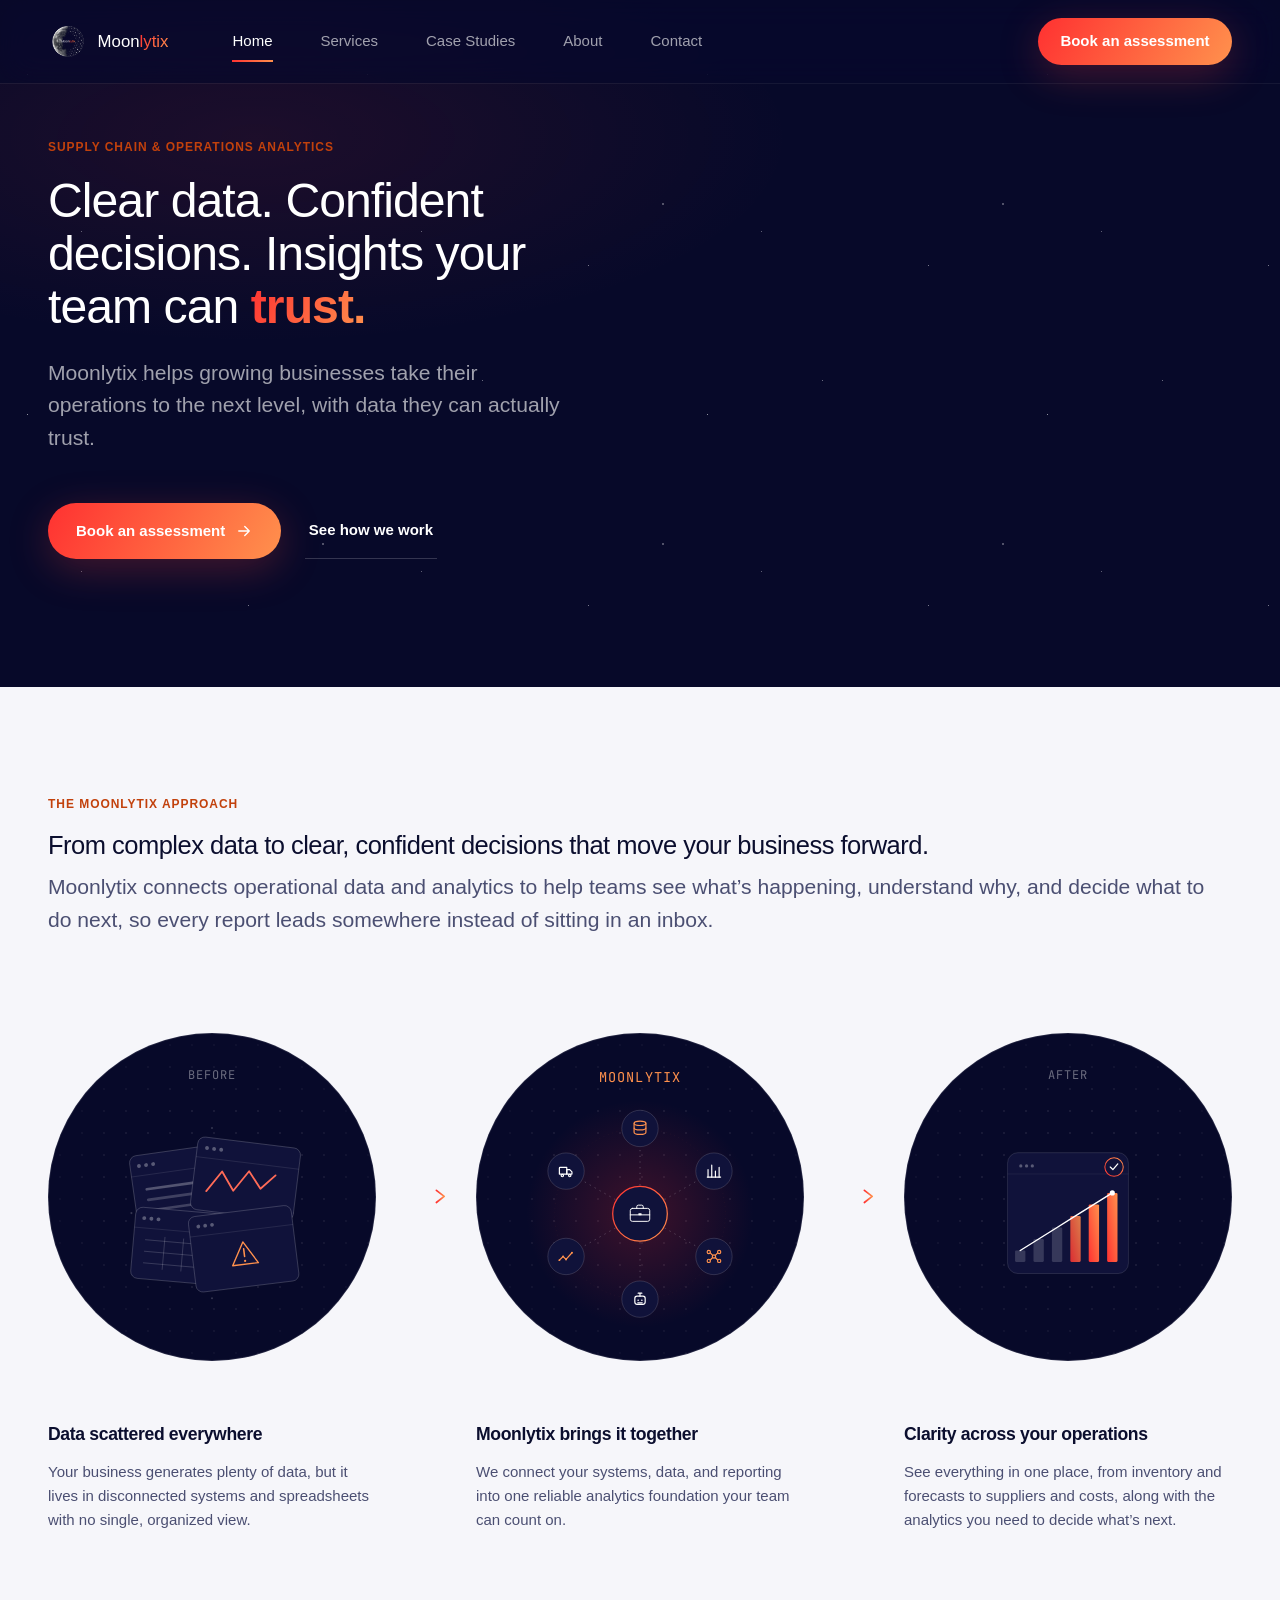
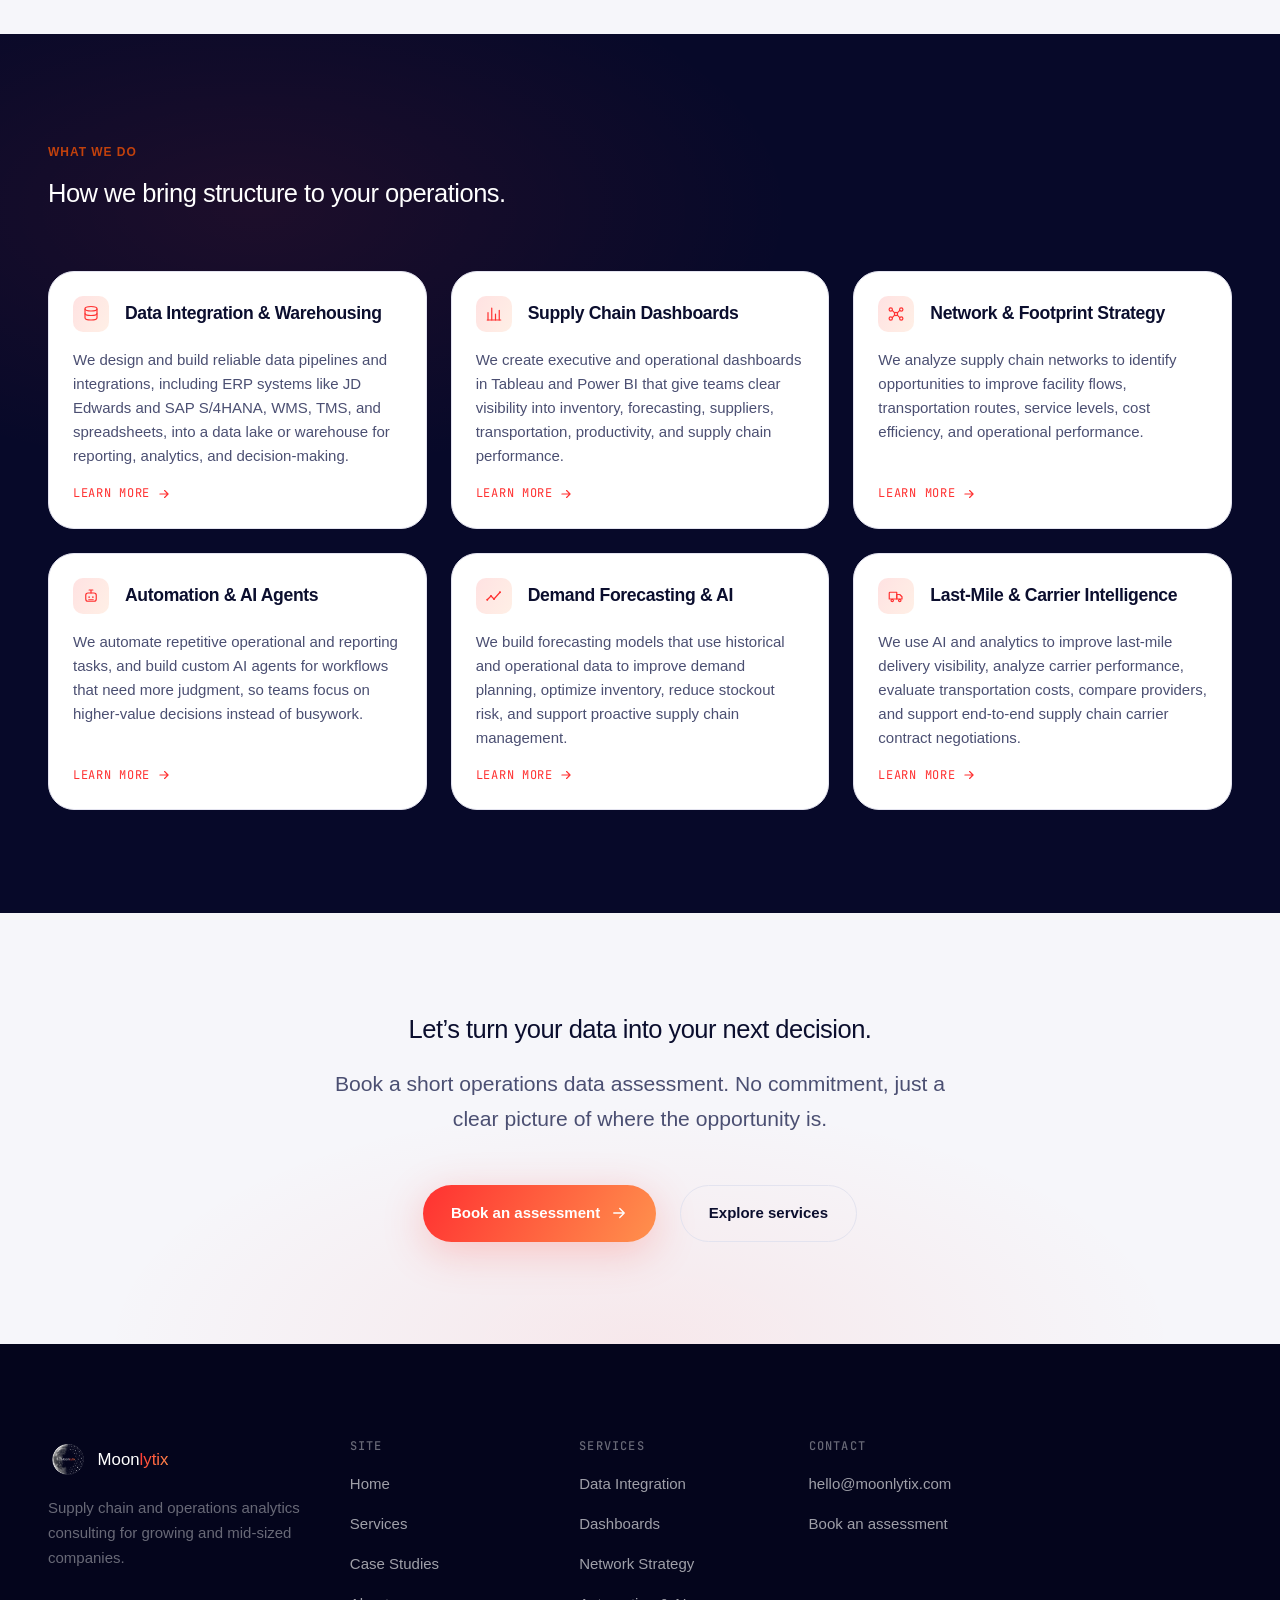
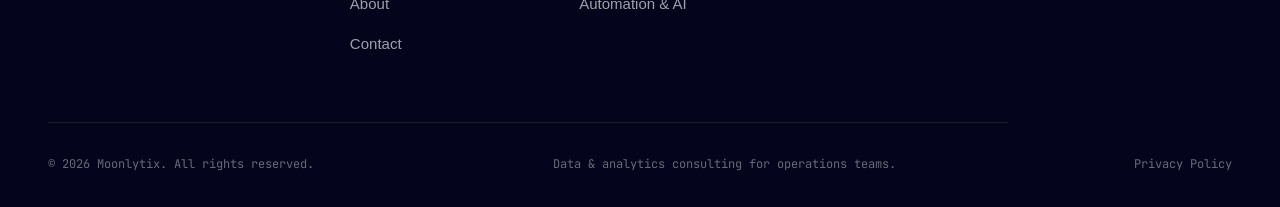
==== commit a809f1b5: "Unify Approach hub with Services hub, trim Case Studies graphic, fix hero-grid spacing, darken eyebr" ====
--- a/index.html
+++ b/index.html
@@ -23,7 +23,7 @@
 <link rel="preconnect" href="https://fonts.googleapis.com" />
 <link rel="preconnect" href="https://fonts.gstatic.com" crossorigin />
 <link href="https://fonts.googleapis.com/css2?family=Space+Grotesk:wght@500;600;700&family=Inter:wght@400;500;600;700;800&family=JetBrains+Mono:wght@400;500&family=Poppins:wght@400;500;600&display=swap" rel="stylesheet" />
-<link rel="stylesheet" href="assets/css/main.css?v=20" />
+<link rel="stylesheet" href="assets/css/main.css?v=21" />
 <link rel="stylesheet" href="assets/css/home.css?v=43" />
 </head>
 <body>
@@ -164,50 +164,70 @@
         <div class="approach-zone approach-zone--center">
           <span class="approach-zone__label approach-zone__label--accent">Moonlytix</span>
           <svg class="approach-hub" viewBox="0 0 400 400" fill="none" aria-hidden="true">
-            <circle cx="200" cy="200" r="195" fill="url(#hubGlow)"/>
-            <circle cx="200" cy="200" r="130" stroke="rgba(255,145,77,0.14)" stroke-width="1" stroke-dasharray="1 7"/>
-            <line x1="200" y1="200" x2="200" y2="80" stroke="rgba(255,255,255,0.3)" stroke-width="1.5"/>
-            <line x1="200" y1="200" x2="314" y2="163" stroke="rgba(255,255,255,0.3)" stroke-width="1.5"/>
-            <line x1="200" y1="200" x2="271" y2="297" stroke="rgba(255,255,255,0.3)" stroke-width="1.5"/>
-            <line x1="200" y1="200" x2="129" y2="297" stroke="rgba(255,255,255,0.3)" stroke-width="1.5"/>
-            <line x1="200" y1="200" x2="86" y2="163" stroke="rgba(255,255,255,0.3)" stroke-width="1.5"/>
-            <circle cx="200" cy="140" r="2.8" fill="#ff914d"/>
-            <circle cx="257" cy="182" r="2.8" fill="#fff"/>
-            <circle cx="236" cy="249" r="2.8" fill="#ff914d"/>
-            <circle cx="165" cy="249" r="2.8" fill="#fff"/>
-            <circle cx="143" cy="182" r="2.8" fill="#ff914d"/>
-            <circle class="pulse-ring" cx="200" cy="200" r="38" stroke="#ff914d" stroke-width="1.4"/>
-            <circle class="pulse-ring pulse-ring--delay" cx="200" cy="200" r="38" stroke="#ff3131" stroke-width="1"/>
-            <circle cx="200" cy="200" r="44" fill="#10123a" stroke="url(#hubStroke)" stroke-width="2.2"/>
+            <circle cx="200" cy="200" r="200" fill="url(#hubGlow)"/>
+            <circle cx="200" cy="200" r="150" stroke="rgba(255,145,77,0.14)" stroke-width="1" stroke-dasharray="1 7"/>
+
+            <path d="M200 200L200 50" stroke="rgba(255,255,255,0.3)" stroke-width="1.5" stroke-dasharray="2 8" class="flow-line"/>
+            <path d="M200 200L330 125" stroke="rgba(255,255,255,0.3)" stroke-width="1.5" stroke-dasharray="2 8" class="flow-line"/>
+            <path d="M200 200L330 275" stroke="rgba(255,255,255,0.3)" stroke-width="1.5" stroke-dasharray="2 8" class="flow-line"/>
+            <path d="M200 200L200 350" stroke="rgba(255,255,255,0.3)" stroke-width="1.5" stroke-dasharray="2 8" class="flow-line"/>
+            <path d="M200 200L70 275" stroke="rgba(255,255,255,0.3)" stroke-width="1.5" stroke-dasharray="2 8" class="flow-line"/>
+            <path d="M200 200L70 125" stroke="rgba(255,255,255,0.3)" stroke-width="1.5" stroke-dasharray="2 8" class="flow-line"/>
+
+            <circle class="pulse-ring" cx="200" cy="200" r="42" stroke="#ff914d" stroke-width="1.4"/>
+            <circle class="pulse-ring pulse-ring--delay" cx="200" cy="200" r="42" stroke="#ff3131" stroke-width="1"/>
+            <circle cx="200" cy="200" r="48" fill="#10123a" stroke="url(#hubStroke)" stroke-width="2.2"/>
             <g transform="translate(200,200) scale(1.9) translate(-12,-12)" fill="none" stroke="#fff" stroke-width="0.9" stroke-linecap="round" stroke-linejoin="round">
               <rect x="3" y="7" width="18" height="12" rx="2"/>
               <path d="M9 7V5.5A1.5 1.5 0 0 1 10.5 4h3A1.5 1.5 0 0 1 15 5.5V7"/>
               <path d="M3 13h18"/>
               <rect x="10.5" y="11.6" width="3" height="1.8" rx="0.4" fill="#fff" stroke="none"/>
             </g>
-            <g>
-              <circle cx="200" cy="80" r="30" fill="#10123a" stroke="rgba(255,255,255,0.25)"/>
-              <path d="M191 86V74l9-4 9 4v12l-9 4Z" stroke="#ff914d" stroke-width="1.4" stroke-linejoin="round"/>
-            </g>
-            <g>
-              <circle cx="314" cy="163" r="30" fill="#10123a" stroke="rgba(255,255,255,0.25)"/>
-              <rect x="304" y="161" width="5" height="10" fill="#fff"/><rect x="311" y="156" width="5" height="15" fill="#fff"/><rect x="318" y="164" width="5" height="7" fill="#ff914d"/>
-            </g>
-            <g>
-              <circle cx="271" cy="297" r="30" fill="#10123a" stroke="rgba(255,255,255,0.25)"/>
-              <path d="M260 304l8-10 6 6 10-14" stroke="#fff" stroke-width="1.6" stroke-linecap="round" stroke-linejoin="round"/>
-            </g>
-            <g>
-              <circle cx="129" cy="297" r="30" fill="#10123a" stroke="rgba(255,255,255,0.25)"/>
-              <circle cx="126" cy="294" r="7.5" stroke="#fff" stroke-width="1.6"/><path d="M131 299l6.5 6.5" stroke="#fff" stroke-width="1.6" stroke-linecap="round"/>
-            </g>
-            <g>
-              <circle cx="86" cy="163" r="30" fill="#10123a" stroke="rgba(255,255,255,0.25)"/>
-              <path d="M86 150a11 11 0 0 1 6 20v4h-12v-4a11 11 0 0 1 6-20Z" stroke="#ff914d" stroke-width="1.4" stroke-linejoin="round"/>
-            </g>
+
+            <circle cx="200" cy="50" r="32" fill="#10123a" stroke="rgba(255,255,255,0.25)"/>
+            <g transform="translate(200,50) scale(1.3) translate(-12,-12)" fill="none" stroke="#ff914d" stroke-width="1.6">
+              <ellipse cx="12" cy="5" rx="8" ry="3"/>
+              <path d="M4 5v6c0 1.66 3.58 3 8 3s8-1.34 8-3V5" stroke-linejoin="round"/>
+              <path d="M4 11v6c0 1.66 3.58 3 8 3s8-1.34 8-3v-6" stroke-linejoin="round"/>
+            </g>
+
+            <circle cx="330" cy="125" r="32" fill="#10123a" stroke="rgba(255,255,255,0.25)"/>
+            <g transform="translate(330,125) scale(1.3) translate(-12,-12)" fill="none" stroke="#fff" stroke-width="1.6">
+              <path d="M4 20V10M9 20V4M14 20v-8M19 20V7" stroke-linecap="round"/>
+              <path d="M3 20h18" stroke-linecap="round"/>
+            </g>
+
+            <circle cx="330" cy="275" r="32" fill="#10123a" stroke="rgba(255,255,255,0.25)"/>
+            <g transform="translate(330,275) scale(1.3) translate(-12,-12)" fill="none" stroke="#ff914d" stroke-width="1.6">
+              <circle cx="5" cy="6" r="2.2"/><circle cx="19" cy="6" r="2.2"/><circle cx="12" cy="12" r="2.2"/><circle cx="5" cy="18" r="2.2"/><circle cx="19" cy="18" r="2.2"/>
+              <path d="M7 7.2L10.2 10.6M17 7.2L13.8 10.6M7 16.8L10.2 13.4M17 16.8L13.8 13.4" stroke-linecap="round"/>
+            </g>
+
+            <circle cx="200" cy="350" r="32" fill="#10123a" stroke="rgba(255,255,255,0.25)"/>
+            <g transform="translate(200,350) scale(1.3) translate(-12,-12)" fill="none" stroke="#fff" stroke-width="1.6">
+              <rect x="5" y="8" width="14" height="11" rx="3"/>
+              <path d="M12 8V4M9.5 4h5" stroke-linecap="round"/>
+              <circle cx="9.5" cy="13.5" r="1.1" fill="#fff" stroke="none"/>
+              <circle cx="14.5" cy="13.5" r="1.1" fill="#fff" stroke="none"/>
+              <path d="M9 17h6" stroke-linecap="round"/>
+            </g>
+
+            <circle cx="70" cy="275" r="32" fill="#10123a" stroke="rgba(255,255,255,0.25)"/>
+            <g transform="translate(70,275) scale(1.3) translate(-12,-12)" fill="none" stroke="#ff914d" stroke-width="1.6">
+              <path d="M3 17l5-5 4 4 8-9" stroke-linecap="round" stroke-linejoin="round"/>
+              <circle cx="3" cy="17" r="1.3" fill="#ff914d" stroke="none"/><circle cx="8" cy="12" r="1.3" fill="#ff914d" stroke="none"/><circle cx="12" cy="16" r="1.3" fill="#ff914d" stroke="none"/><circle cx="20" cy="7" r="1.3" fill="#ff914d" stroke="none"/>
+            </g>
+
+            <circle cx="70" cy="125" r="32" fill="#10123a" stroke="rgba(255,255,255,0.25)"/>
+            <g transform="translate(70,125) scale(1.3) translate(-12,-12)" fill="none" stroke="#fff" stroke-width="1.6">
+              <path d="M3 16V8a1 1 0 0 1 1-1h9v9H4a1 1 0 0 1-1-1Z" stroke-linejoin="round"/>
+              <path d="M13 10h4l3 3v3h-7v-6Z" stroke-linejoin="round"/>
+              <circle cx="7" cy="18" r="1.6"/><circle cx="17" cy="18" r="1.6"/>
+            </g>
+
             <defs>
               <radialGradient id="hubGlow" cx="0.5" cy="0.5" r="0.5">
-                <stop offset="0" stop-color="#ff3131" stop-opacity="0.28"/>
+                <stop offset="0" stop-color="#ff3131" stop-opacity="0.22"/>
                 <stop offset="1" stop-color="#ff3131" stop-opacity="0"/>
               </radialGradient>
               <linearGradient id="hubStroke" x1="0" y1="0" x2="1" y2="1">
--- a/assets/css/main.css
+++ b/assets/css/main.css
@@ -26,6 +26,11 @@
   --white: #ffffff;
   --ember-red: #ff3131;
   --ember-orange: #ff914d;
+  /* A deeper, more saturated orange for small text (the eyebrow
+     labels) — --ember-orange reads fine as a button/border accent but
+     is too light-value to be legible as small text on a light
+     background. */
+  --ember-orange-deep: #c2410c;
   --ember-gradient: linear-gradient(120deg, #ff3131 0%, #ff914d 100%);
   --ember-gradient-soft: linear-gradient(120deg, rgba(255, 49, 49, 0.14) 0%, rgba(255, 145, 77, 0.14) 100%);
   --text-on-dark: rgba(255, 255, 255, 0.92);
@@ -228,7 +233,7 @@
   font-size: var(--fs-micro);
   letter-spacing: 0.08em;
   text-transform: uppercase;
-  color: var(--ember-orange);
+  color: var(--ember-orange-deep);
   font-weight: 600;
   margin-bottom: var(--sp-3);
 }
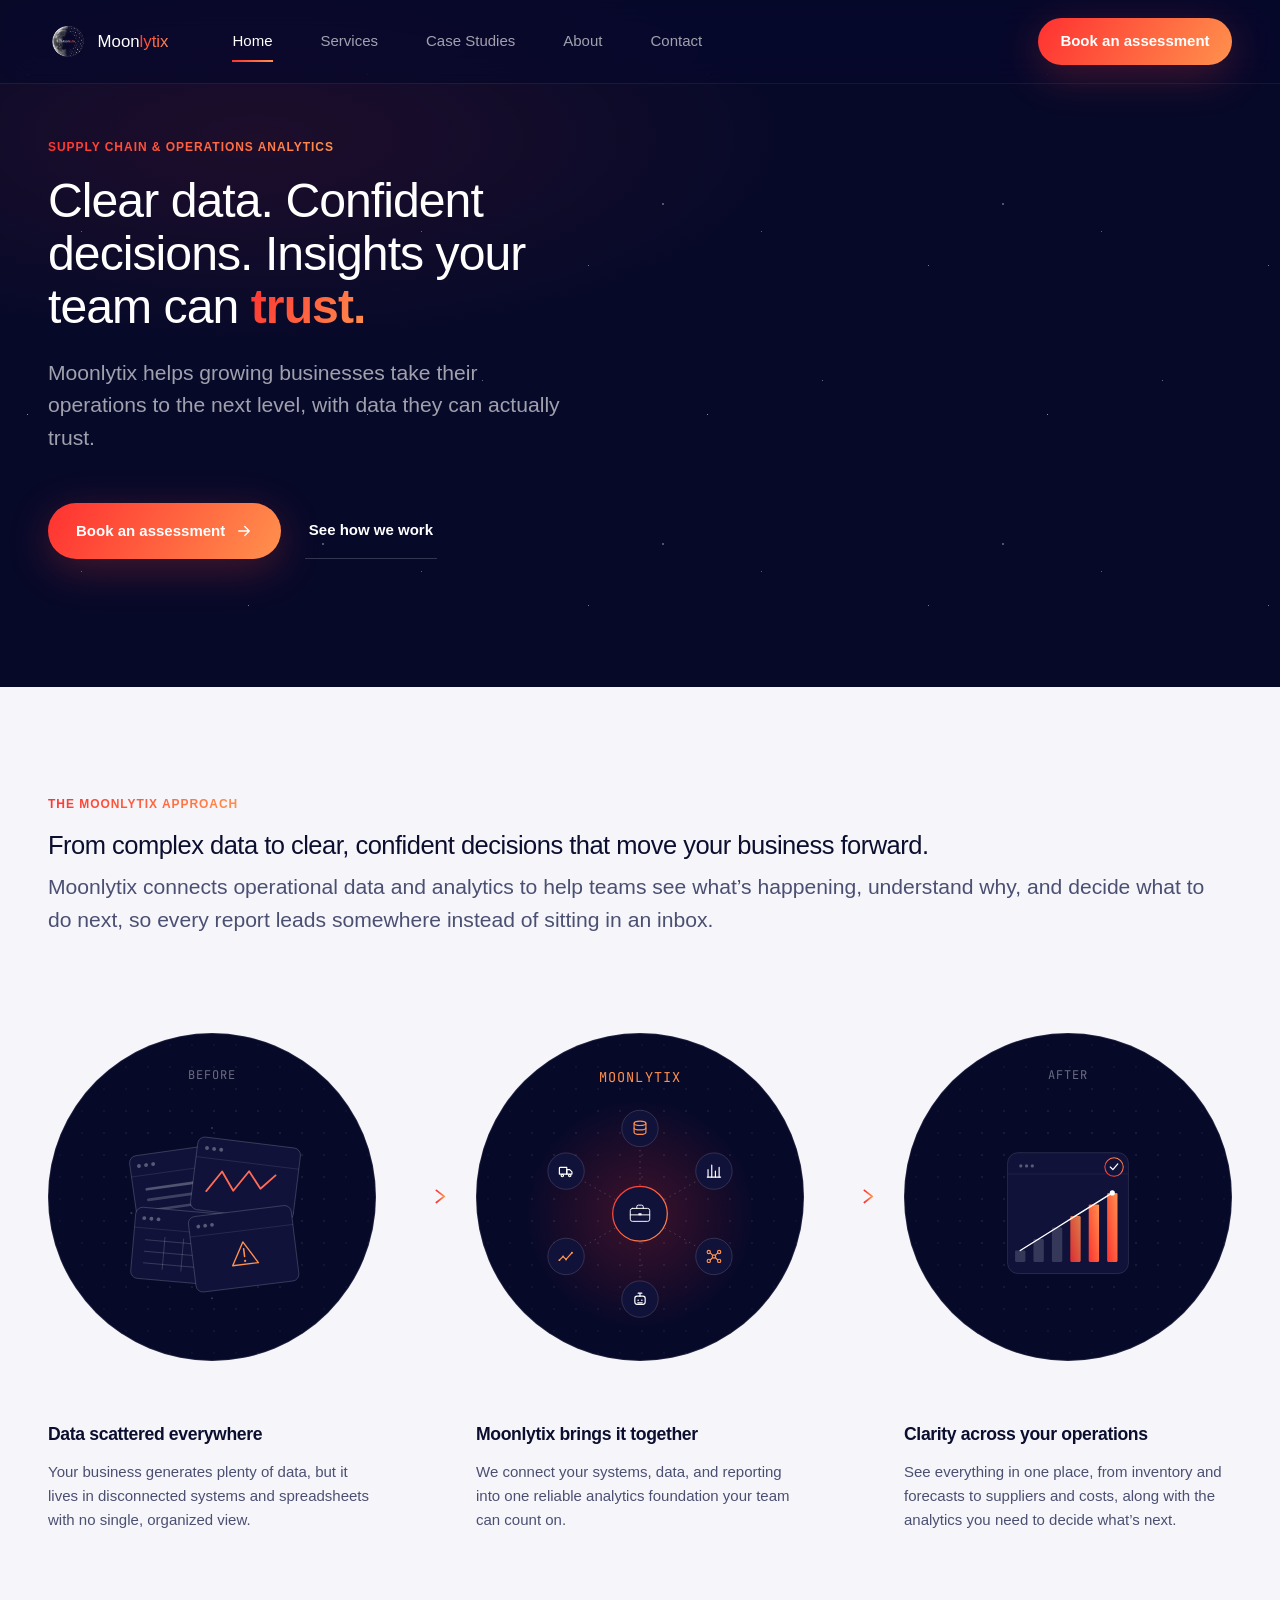
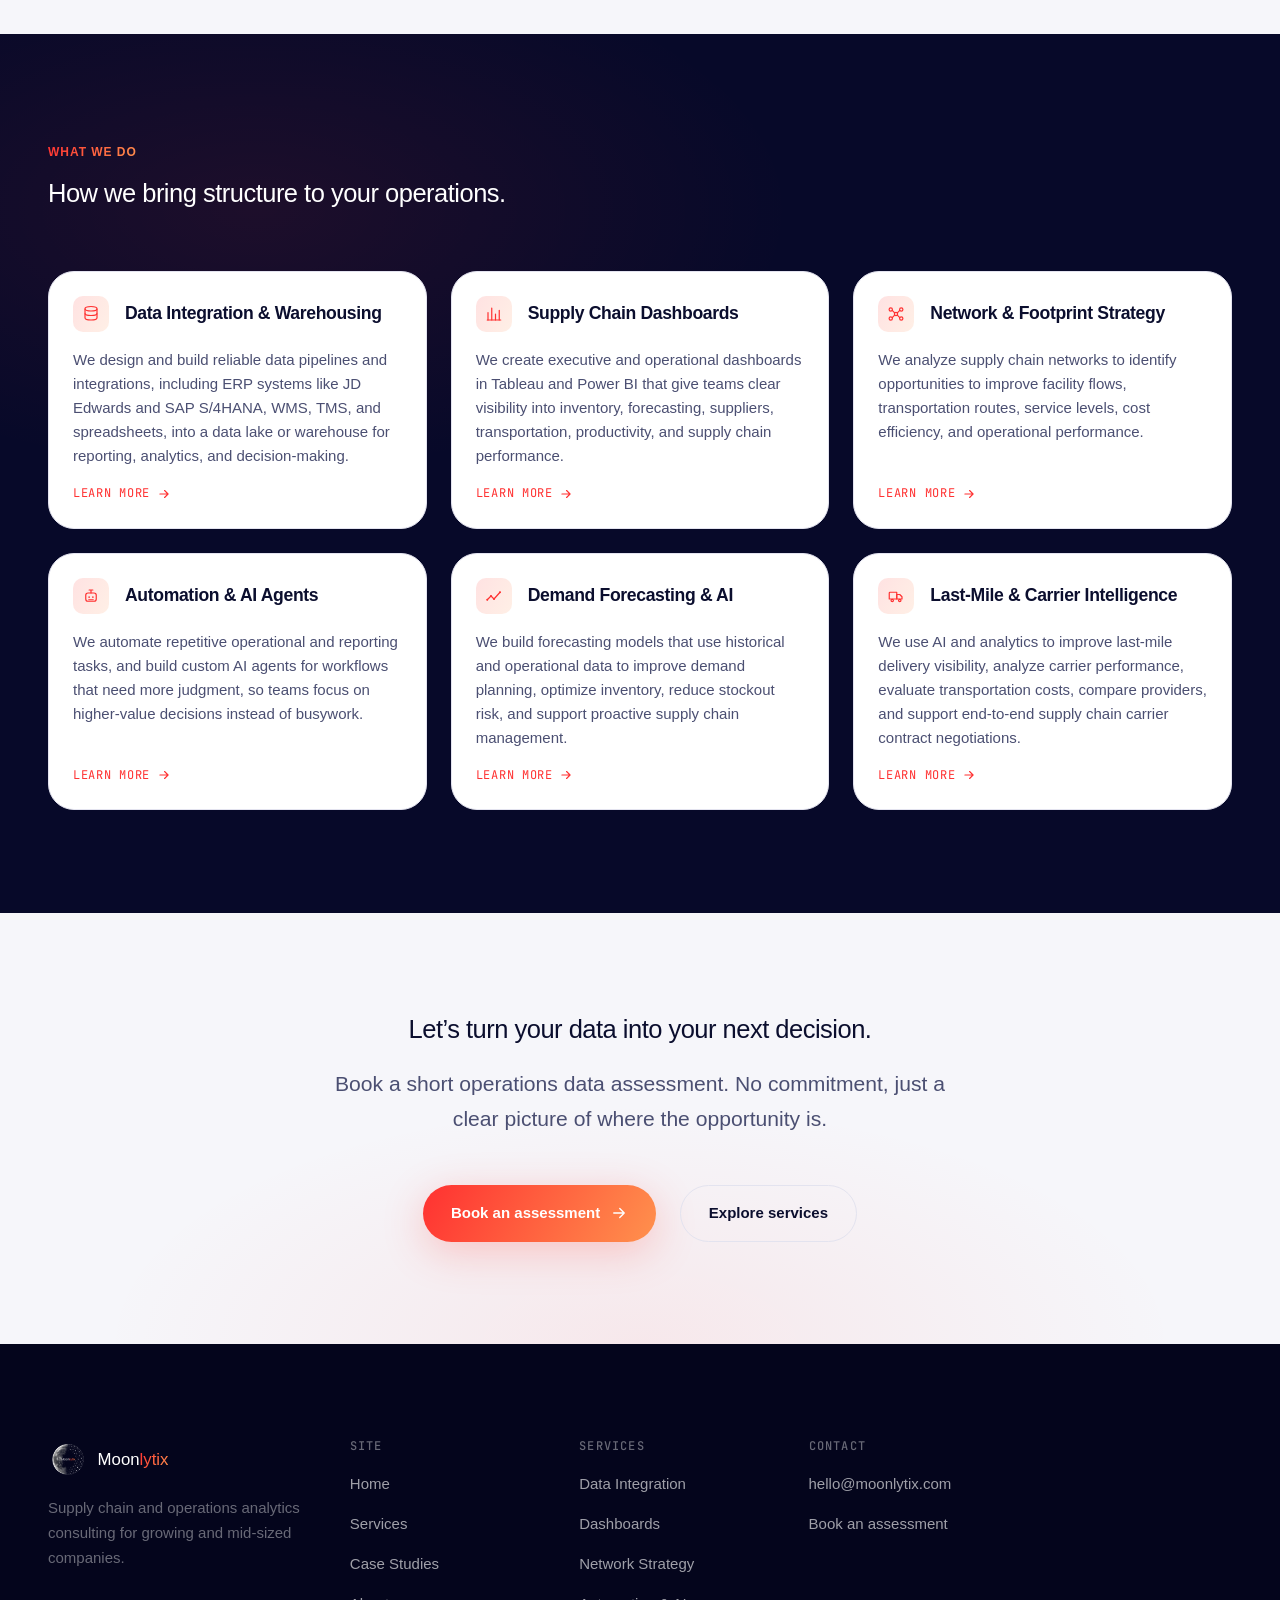
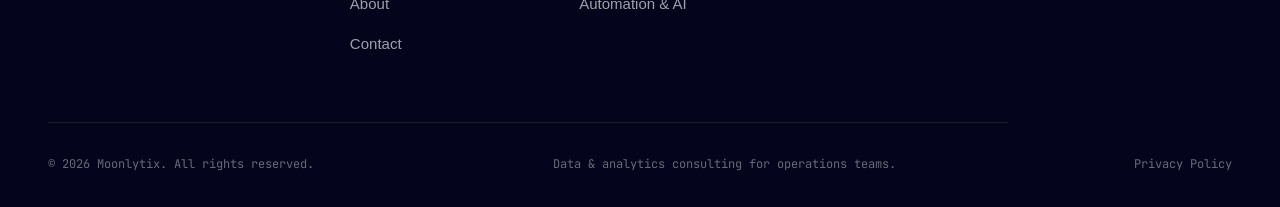
==== commit 70030449: "Eyebrow gradient, mobile service deep-links, About restructure, contact form alignment - Eyebrows no" ====
--- a/index.html
+++ b/index.html
@@ -23,7 +23,7 @@
 <link rel="preconnect" href="https://fonts.googleapis.com" />
 <link rel="preconnect" href="https://fonts.gstatic.com" crossorigin />
 <link href="https://fonts.googleapis.com/css2?family=Space+Grotesk:wght@500;600;700&family=Inter:wght@400;500;600;700;800&family=JetBrains+Mono:wght@400;500&family=Poppins:wght@400;500;600&display=swap" rel="stylesheet" />
-<link rel="stylesheet" href="assets/css/main.css?v=21" />
+<link rel="stylesheet" href="assets/css/main.css?v=22" />
 <link rel="stylesheet" href="assets/css/home.css?v=43" />
 </head>
 <body>
@@ -297,7 +297,7 @@
       <h2 style="max-width:36ch">How we bring structure to your operations.</h2>
 
       <div class="services-grid">
-        <a href="services.html" class="card service-card">
+        <a href="services.html#data-integration" class="card service-card">
           <div class="service-card__header">
             <div class="service-card__icon">
               <svg viewBox="0 0 24 24" fill="none" stroke="currentColor" stroke-width="1.6"><ellipse cx="12" cy="5" rx="8" ry="3"/><path d="M4 5v6c0 1.66 3.58 3 8 3s8-1.34 8-3V5" stroke-linejoin="round"/><path d="M4 11v6c0 1.66 3.58 3 8 3s8-1.34 8-3v-6" stroke-linejoin="round"/></svg>
@@ -308,7 +308,7 @@
           <span class="card-link">Learn more <svg viewBox="0 0 24 24" fill="none" stroke="currentColor" stroke-width="2"><path d="M5 12h14M13 6l6 6-6 6" stroke-linecap="round" stroke-linejoin="round"/></svg></span>
         </a>
 
-        <a href="services.html" class="card service-card">
+        <a href="services.html#visualization" class="card service-card">
           <div class="service-card__header">
             <div class="service-card__icon">
               <svg viewBox="0 0 24 24" fill="none" stroke="currentColor" stroke-width="1.6"><path d="M4 20V10M9 20V4M14 20v-8M19 20V7" stroke-linecap="round"/><path d="M3 20h18" stroke-linecap="round"/></svg>
@@ -319,7 +319,7 @@
           <span class="card-link">Learn more <svg viewBox="0 0 24 24" fill="none" stroke="currentColor" stroke-width="2"><path d="M5 12h14M13 6l6 6-6 6" stroke-linecap="round" stroke-linejoin="round"/></svg></span>
         </a>
 
-        <a href="services.html" class="card service-card">
+        <a href="services.html#network-optimization" class="card service-card">
           <div class="service-card__header">
             <div class="service-card__icon">
               <svg viewBox="0 0 24 24" fill="none" stroke="currentColor" stroke-width="1.6"><circle cx="5" cy="6" r="2.2"/><circle cx="19" cy="6" r="2.2"/><circle cx="12" cy="12" r="2.2"/><circle cx="5" cy="18" r="2.2"/><circle cx="19" cy="18" r="2.2"/><path d="M7 7.2L10.2 10.6M17 7.2L13.8 10.6M7 16.8L10.2 13.4M17 16.8L13.8 13.4" stroke-linecap="round"/></svg>
@@ -330,7 +330,7 @@
           <span class="card-link">Learn more <svg viewBox="0 0 24 24" fill="none" stroke="currentColor" stroke-width="2"><path d="M5 12h14M13 6l6 6-6 6" stroke-linecap="round" stroke-linejoin="round"/></svg></span>
         </a>
 
-        <a href="services.html" class="card service-card">
+        <a href="services.html#rpa" class="card service-card">
           <div class="service-card__header">
             <div class="service-card__icon">
               <svg viewBox="0 0 24 24" fill="none" stroke="currentColor" stroke-width="1.6"><rect x="5" y="8" width="14" height="11" rx="3"/><path d="M12 8V4M9.5 4h5" stroke-linecap="round"/><circle cx="9.5" cy="13.5" r="1.1" fill="currentColor" stroke="none"/><circle cx="14.5" cy="13.5" r="1.1" fill="currentColor" stroke="none"/><path d="M9 17h6" stroke-linecap="round"/></svg>
@@ -341,7 +341,7 @@
           <span class="card-link">Learn more <svg viewBox="0 0 24 24" fill="none" stroke="currentColor" stroke-width="2"><path d="M5 12h14M13 6l6 6-6 6" stroke-linecap="round" stroke-linejoin="round"/></svg></span>
         </a>
 
-        <a href="services.html" class="card service-card">
+        <a href="services.html#ml-forecasting" class="card service-card">
           <div class="service-card__header">
             <div class="service-card__icon">
               <svg viewBox="0 0 24 24" fill="none" stroke="currentColor" stroke-width="1.6"><path d="M3 17l5-5 4 4 8-9" stroke-linecap="round" stroke-linejoin="round"/><circle cx="3" cy="17" r="1.3" fill="currentColor" stroke="none"/><circle cx="8" cy="12" r="1.3" fill="currentColor" stroke="none"/><circle cx="12" cy="16" r="1.3" fill="currentColor" stroke="none"/><circle cx="20" cy="7" r="1.3" fill="currentColor" stroke="none"/></svg>
@@ -352,7 +352,7 @@
           <span class="card-link">Learn more <svg viewBox="0 0 24 24" fill="none" stroke="currentColor" stroke-width="2"><path d="M5 12h14M13 6l6 6-6 6" stroke-linecap="round" stroke-linejoin="round"/></svg></span>
         </a>
 
-        <a href="services.html" class="card service-card">
+        <a href="services.html#last-mile" class="card service-card">
           <div class="service-card__header">
             <div class="service-card__icon">
               <svg viewBox="0 0 24 24" fill="none" stroke="currentColor" stroke-width="1.6"><path d="M3 16V8a1 1 0 0 1 1-1h9v9H4a1 1 0 0 1-1-1Z" stroke-linejoin="round"/><path d="M13 10h4l3 3v3h-7v-6Z" stroke-linejoin="round"/><circle cx="7" cy="18" r="1.6"/><circle cx="17" cy="18" r="1.6"/></svg>
--- a/assets/css/main.css
+++ b/assets/css/main.css
@@ -26,11 +26,6 @@
   --white: #ffffff;
   --ember-red: #ff3131;
   --ember-orange: #ff914d;
-  /* A deeper, more saturated orange for small text (the eyebrow
-     labels) — --ember-orange reads fine as a button/border accent but
-     is too light-value to be legible as small text on a light
-     background. */
-  --ember-orange-deep: #c2410c;
   --ember-gradient: linear-gradient(120deg, #ff3131 0%, #ff914d 100%);
   --ember-gradient-soft: linear-gradient(120deg, rgba(255, 49, 49, 0.14) 0%, rgba(255, 145, 77, 0.14) 100%);
   --text-on-dark: rgba(255, 255, 255, 0.92);
@@ -233,7 +228,15 @@
   font-size: var(--fs-micro);
   letter-spacing: 0.08em;
   text-transform: uppercase;
-  color: var(--ember-orange-deep);
+  /* Same red->orange gradient as the primary button, not a flat
+     color, matching it exactly instead of approximating one shade
+     from it. color is the fallback for browsers without background-
+     clip:text support. */
+  color: var(--ember-red);
+  background: var(--ember-gradient);
+  background-clip: text;
+  -webkit-background-clip: text;
+  -webkit-text-fill-color: transparent;
   font-weight: 600;
   margin-bottom: var(--sp-3);
 }
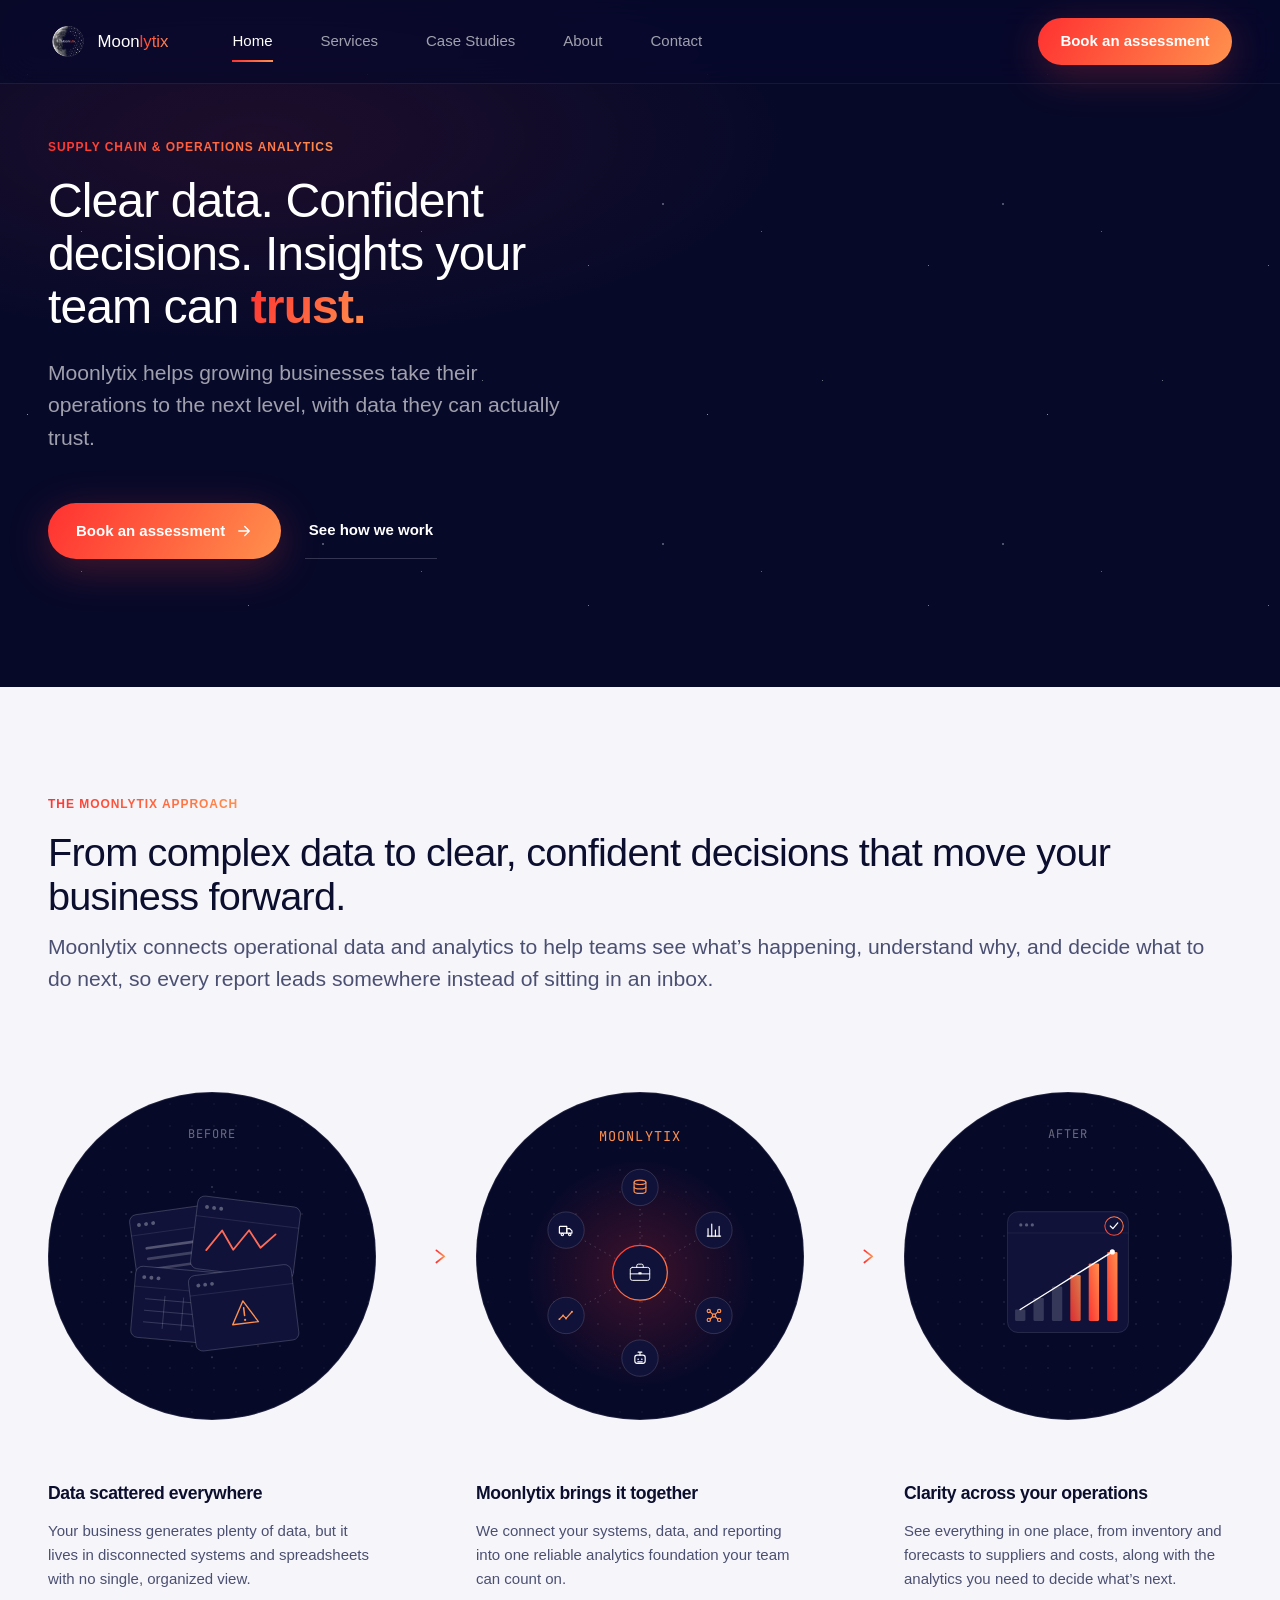
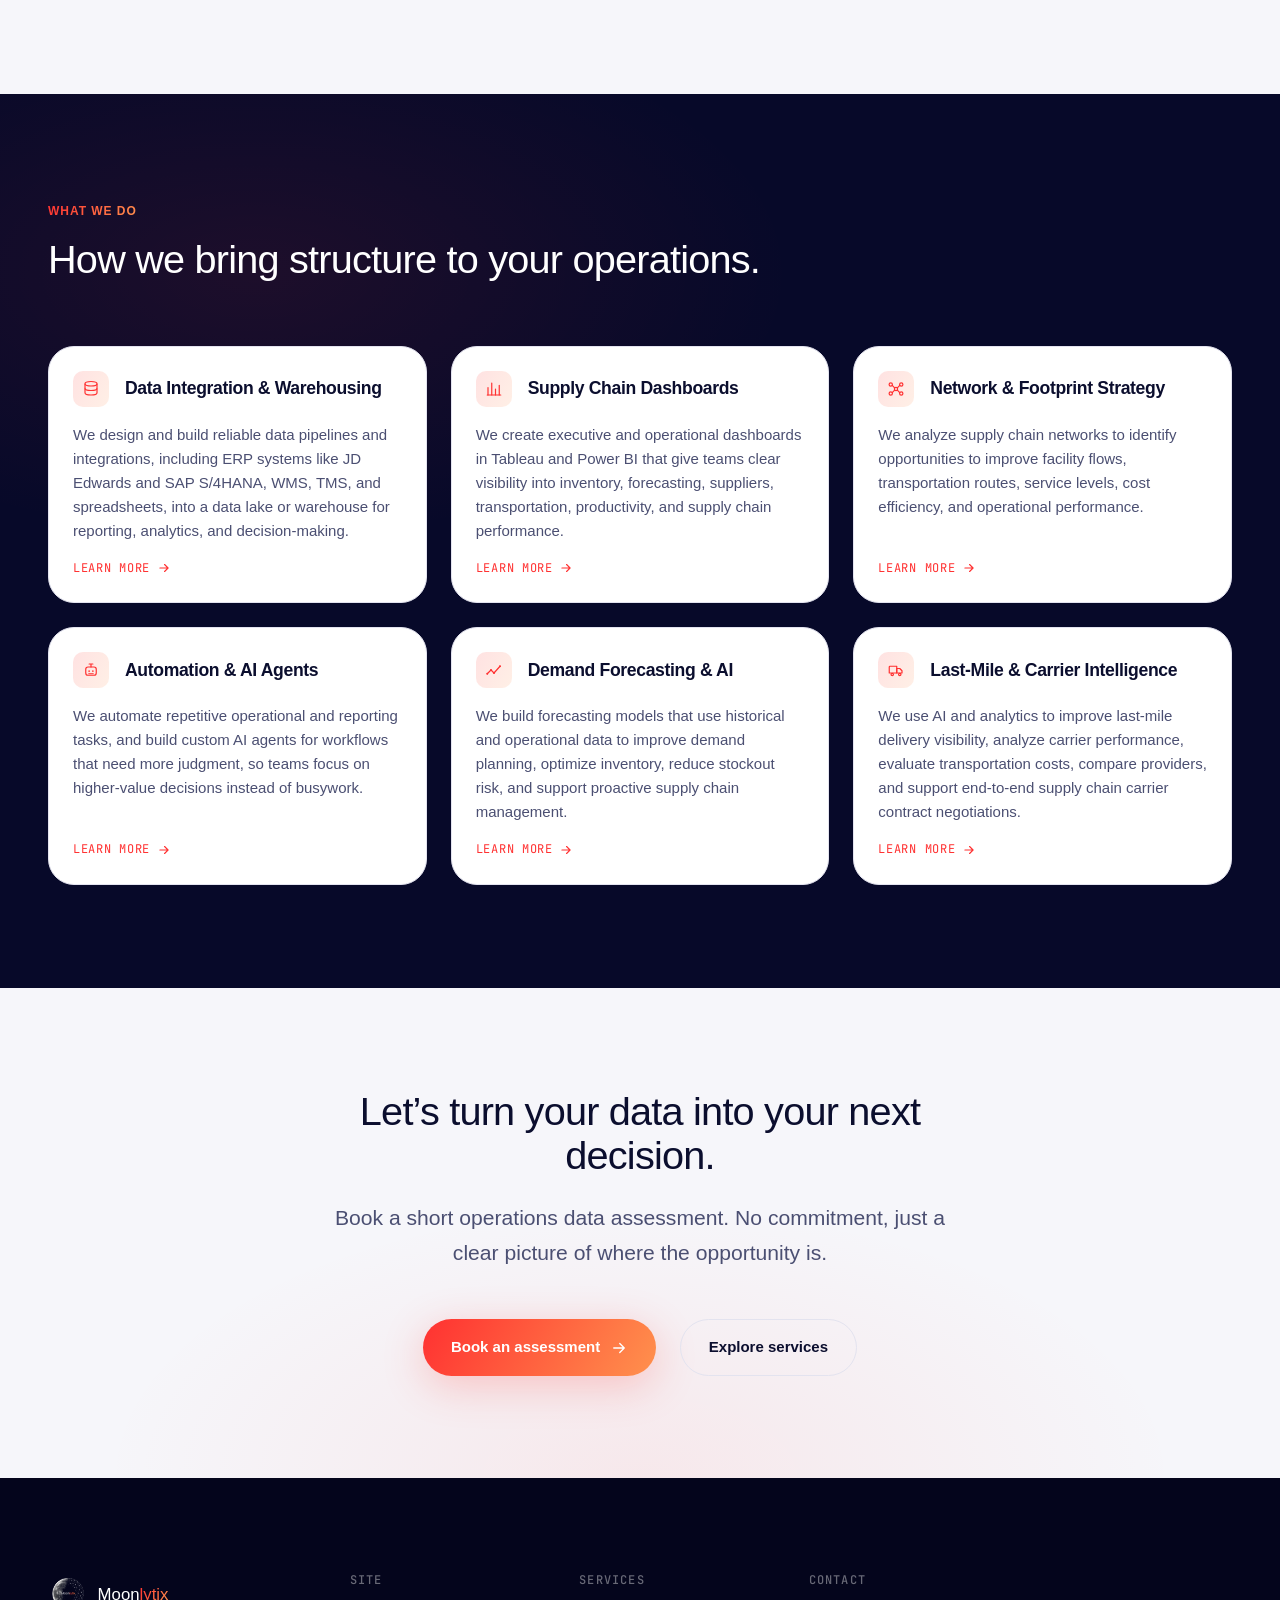
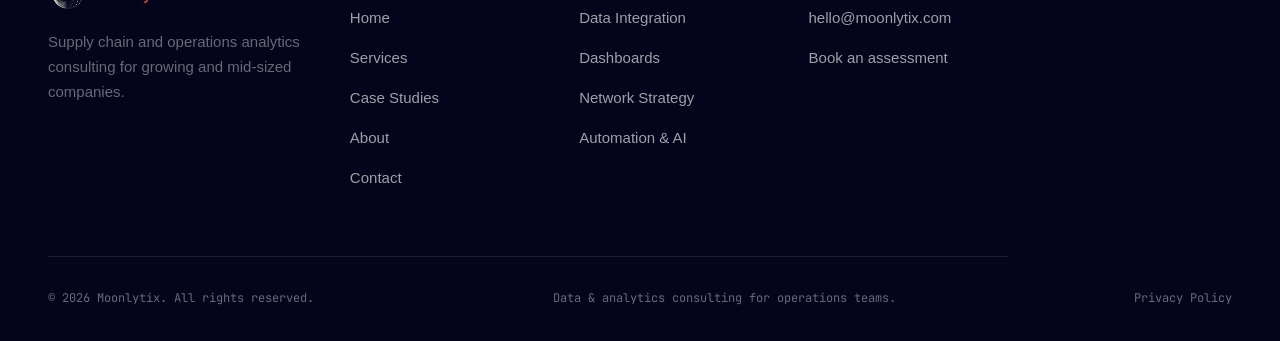
==== commit eed2526b: "Standardize heading sizes site-wide, redesign Case Studies illustration Every h1/h2/h3 that didn't h" ====
--- a/index.html
+++ b/index.html
@@ -23,8 +23,8 @@
 <link rel="preconnect" href="https://fonts.googleapis.com" />
 <link rel="preconnect" href="https://fonts.gstatic.com" crossorigin />
 <link href="https://fonts.googleapis.com/css2?family=Space+Grotesk:wght@500;600;700&family=Inter:wght@400;500;600;700;800&family=JetBrains+Mono:wght@400;500&family=Poppins:wght@400;500;600&display=swap" rel="stylesheet" />
-<link rel="stylesheet" href="assets/css/main.css?v=22" />
-<link rel="stylesheet" href="assets/css/home.css?v=43" />
+<link rel="stylesheet" href="assets/css/main.css?v=24" />
+<link rel="stylesheet" href="assets/css/home.css?v=44" />
 </head>
 <body>
 <a class="skip-link" href="#main">Skip to content</a>
--- a/assets/css/main.css
+++ b/assets/css/main.css
@@ -170,6 +170,28 @@
   color: var(--ink);
 }
 
+/* Every heading gets a token-driven size by default. Without this,
+   any h1/h2/h3 that a page doesn't explicitly re-size falls back to
+   the browser's plain UA default (e.g. h2 at 1.5em of body text,
+   ~25px) instead of the design's intended scale — which is exactly
+   what was happening to most section titles site-wide. A more
+   specific selector (a hero h1, a card's h3) still wins over these. */
+h1 {
+  font-size: var(--fs-h1);
+}
+
+h2 {
+  font-size: var(--fs-h2);
+}
+
+h3 {
+  font-size: var(--fs-h3);
+}
+
+h4 {
+  font-size: 1.125rem;
+}
+
 :focus-visible {
   outline: 2px solid var(--ember-orange);
   outline-offset: 3px;
@@ -666,19 +688,10 @@
   border-color: transparent;
 }
 
+/* No hover accent line on cards site-wide — it read as a stock
+   template flourish rather than something intentional. */
 .card::before {
-  content: '';
-  position: absolute;
-  top: 0;
-  left: -100%;
-  width: 100%;
-  height: 2px;
-  background: var(--ember-gradient);
-  transition: left var(--dur-slow) var(--ease-out);
-}
-
-.card:hover::before {
-  left: 0;
+  display: none;
 }
 
 .card--dark {
--- a/assets/css/home.css
+++ b/assets/css/home.css
@@ -323,14 +323,6 @@
     max-width: 160px;
   }
 
-  .approach-item__title {
-    font-size: 1rem;
-  }
-
-  .approach-item__desc {
-    font-size: 0.875rem;
-  }
-
   .approach-arrow {
     height: 28px;
   }
@@ -353,12 +345,6 @@
   flex-direction: column;
   gap: var(--sp-3);
   padding: var(--sp-4);
-}
-
-/* Disable the shared .card hover accent line specifically for these —
-   kept on every other card type, just not here. */
-.service-card::before {
-  display: none;
 }
 
 .service-card__header {
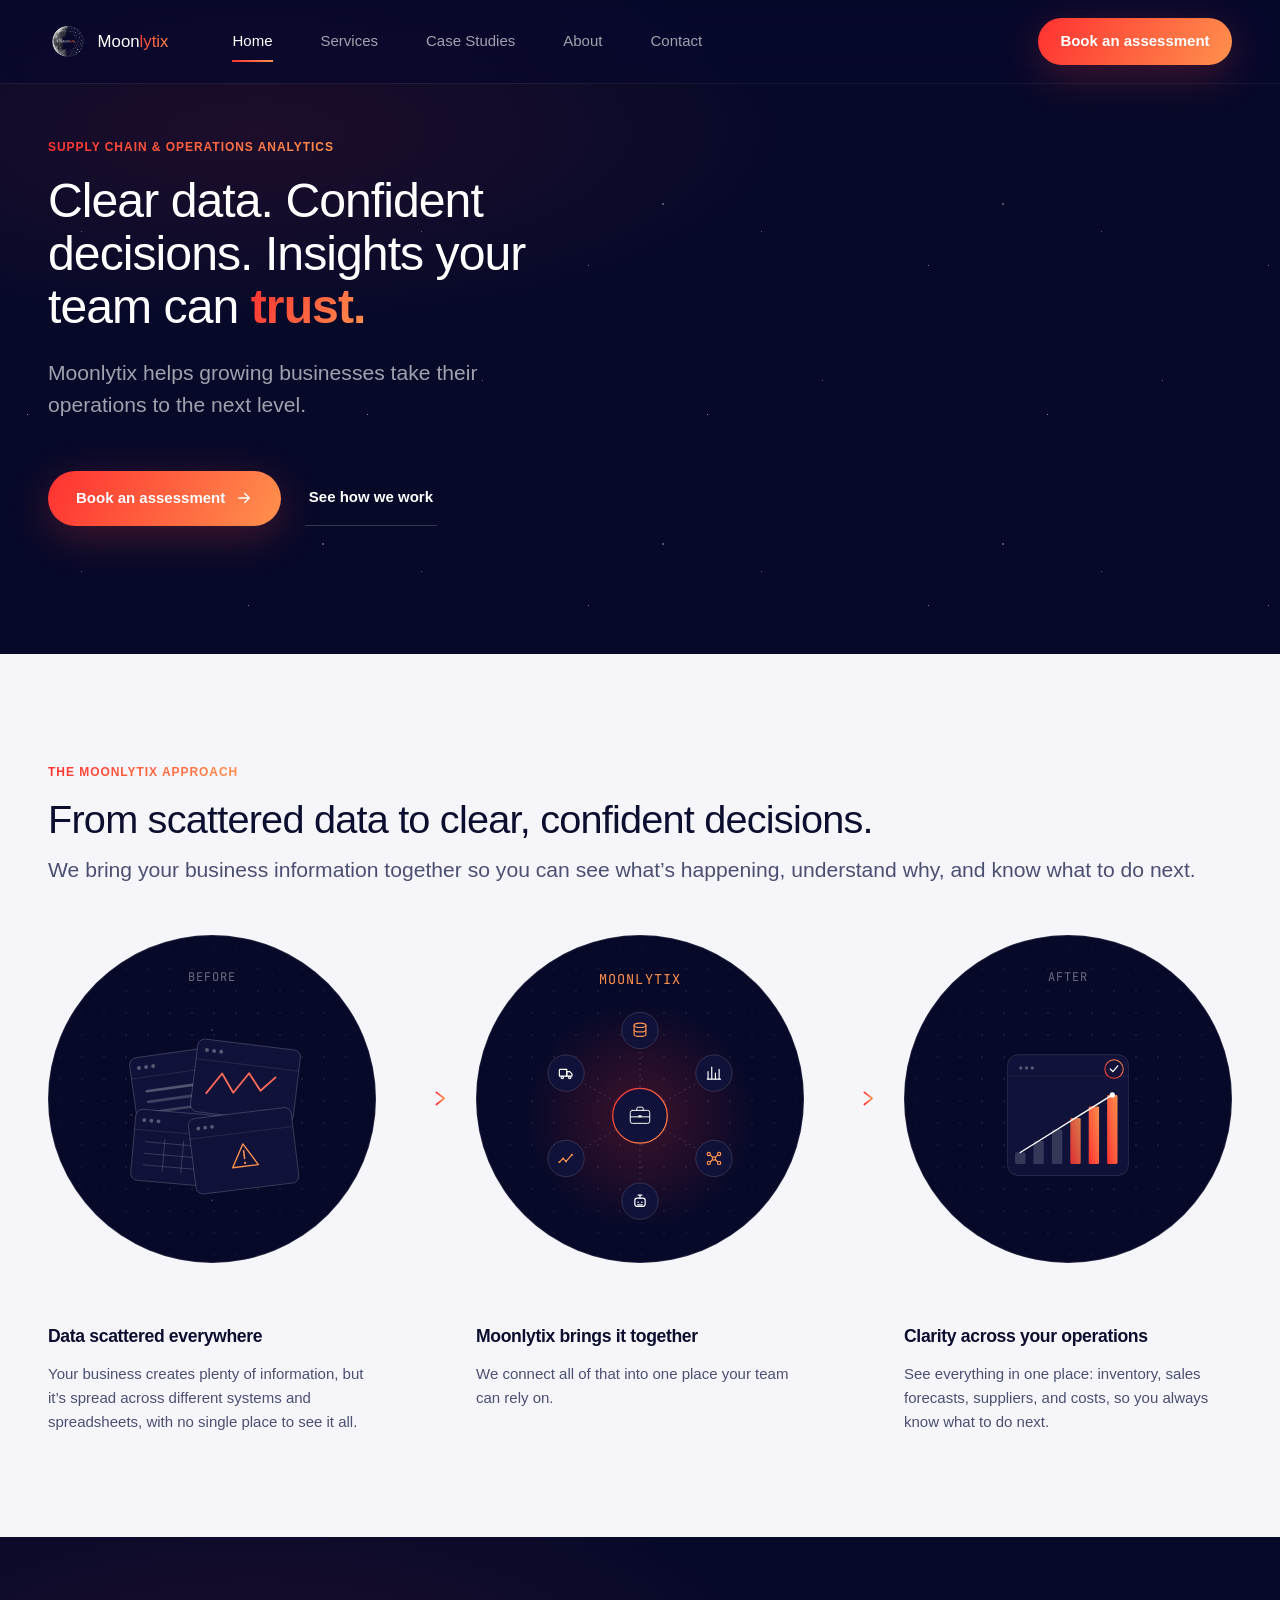
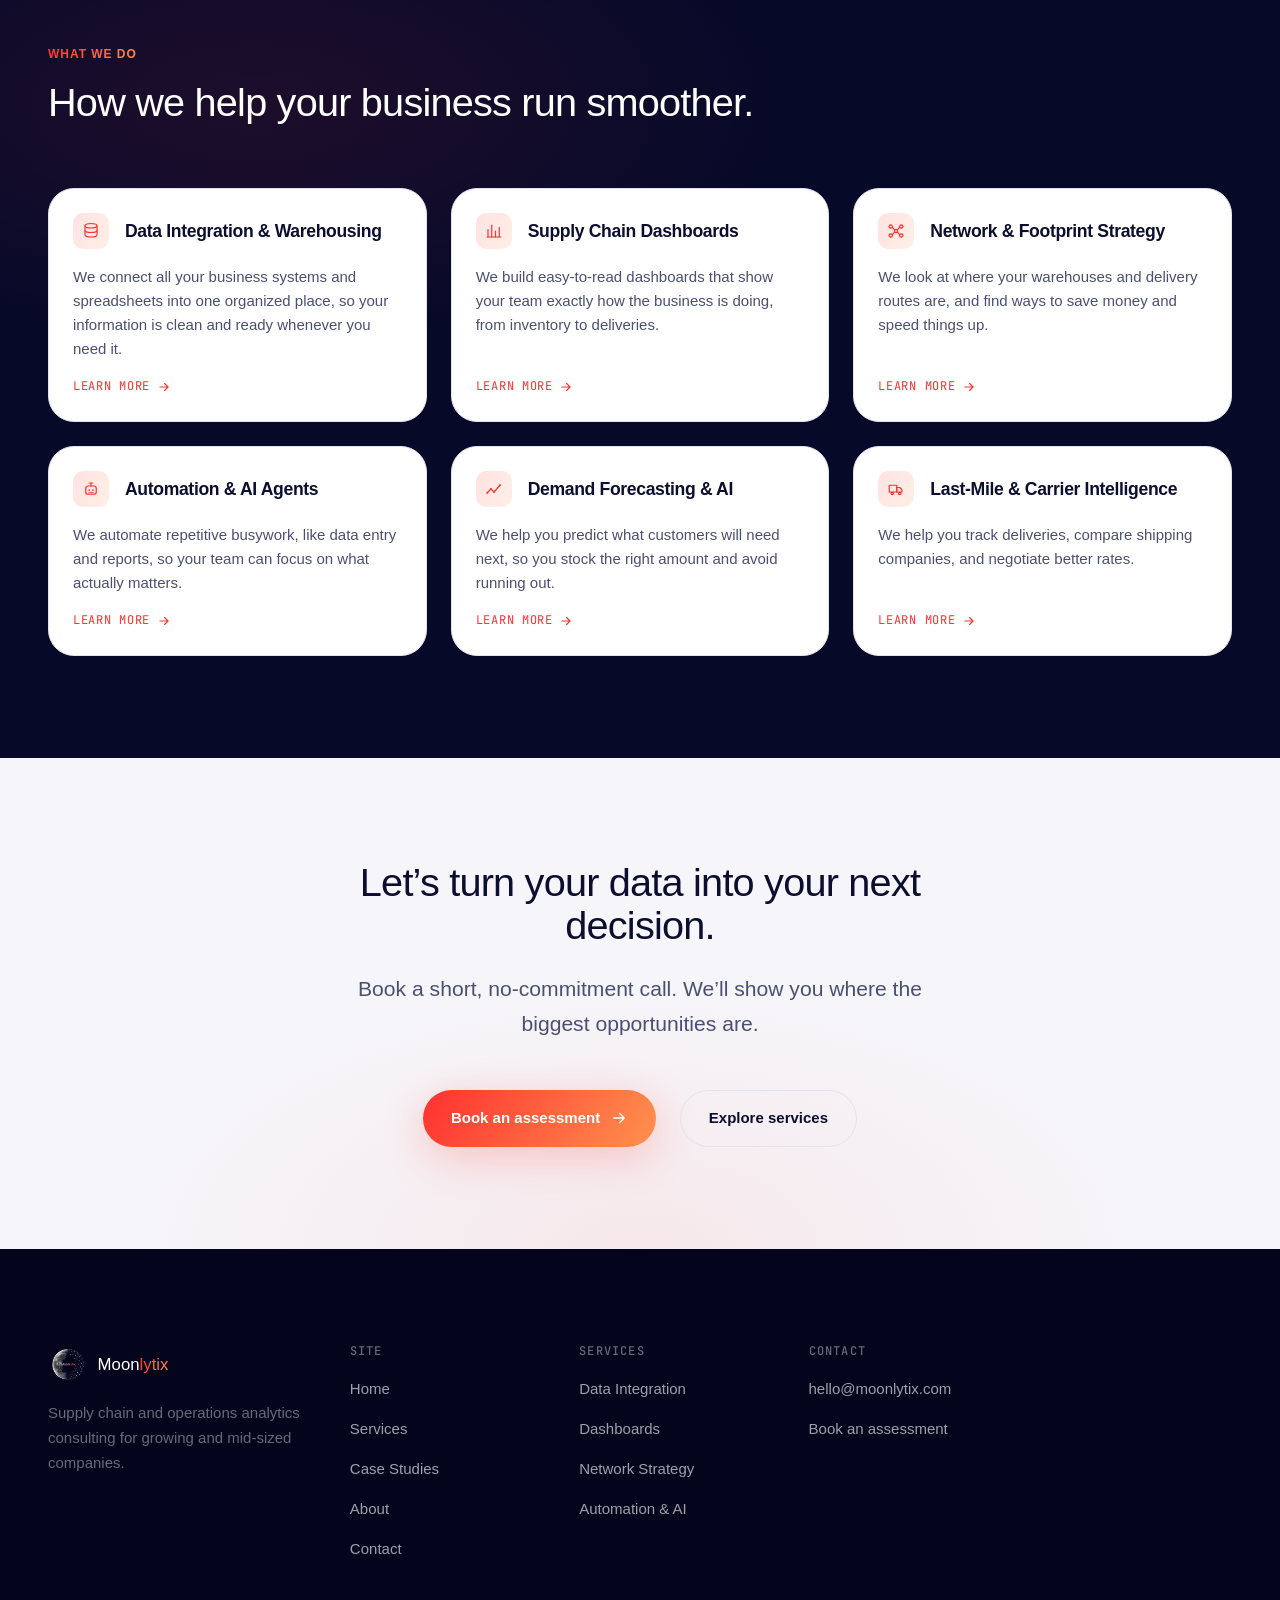
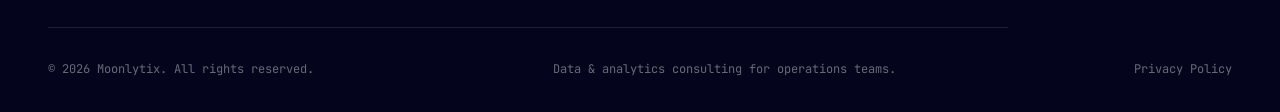
==== commit 6df6ec21: "Tighten excess whitespace and simplify copy for non-technical visitors Found several spots where two" ====
--- a/index.html
+++ b/index.html
@@ -24,7 +24,7 @@
 <link rel="preconnect" href="https://fonts.gstatic.com" crossorigin />
 <link href="https://fonts.googleapis.com/css2?family=Space+Grotesk:wght@500;600;700&family=Inter:wght@400;500;600;700;800&family=JetBrains+Mono:wght@400;500&family=Poppins:wght@400;500;600&display=swap" rel="stylesheet" />
 <link rel="stylesheet" href="assets/css/main.css?v=24" />
-<link rel="stylesheet" href="assets/css/home.css?v=44" />
+<link rel="stylesheet" href="assets/css/home.css?v=45" />
 </head>
 <body>
 <a class="skip-link" href="#main">Skip to content</a>
@@ -60,7 +60,7 @@
       <div class="hero-content">
         <p class="eyebrow">Supply Chain &amp; Operations Analytics</p>
         <h1 data-reveal>Clear data. Confident decisions. Insights your team can <span class="ember-text">trust.</span></h1>
-        <p class="lead" data-reveal>Moonlytix helps growing businesses take their operations to the next level, with data they can actually trust.</p>
+        <p class="lead" data-reveal>Moonlytix helps growing businesses take their operations to the next level.</p>
         <div class="hero-actions" data-reveal>
           <a href="contact.html" class="btn btn-primary">
             Book an assessment
@@ -89,8 +89,8 @@
   <section class="section approach" id="approach">
     <div class="container">
       <p class="eyebrow">The Moonlytix Approach</p>
-      <h2 style="max-width:none">From complex data to clear, confident decisions that move your business forward.</h2>
-      <p class="lead" style="margin-top:0.75rem;max-width:none">Moonlytix connects operational data and analytics to help teams see what&rsquo;s happening, understand why, and decide what to do next, so every report leads somewhere instead of sitting in an inbox.</p>
+      <h2 style="max-width:none">From scattered data to clear, confident decisions.</h2>
+      <p class="lead" style="margin-top:0.75rem;max-width:none">We bring your business information together so you can see what&rsquo;s happening, understand why, and know what to do next.</p>
 
       <div class="approach-visual" data-reveal>
         <div class="approach-item approach-item--1">
@@ -152,7 +152,7 @@
         </div>
         <div class="approach-item__text">
         <h3 class="approach-item__title">Data scattered everywhere</h3>
-        <p class="approach-item__desc">Your business generates plenty of data, but it lives in disconnected systems and spreadsheets with no single, organized view.</p>
+        <p class="approach-item__desc">Your business creates plenty of information, but it&rsquo;s spread across different systems and spreadsheets, with no single place to see it all.</p>
         </div>
         </div>
 
@@ -239,7 +239,7 @@
         </div>
         <div class="approach-item__text">
         <h3 class="approach-item__title">Moonlytix brings it together</h3>
-        <p class="approach-item__desc">We connect your systems, data, and reporting into one reliable analytics foundation your team can count on.</p>
+        <p class="approach-item__desc">We connect all of that into one place your team can rely on.</p>
         </div>
         </div>
 
@@ -283,7 +283,7 @@
         </div>
         <div class="approach-item__text">
         <h3 class="approach-item__title">Clarity across your operations</h3>
-        <p class="approach-item__desc">See everything in one place, from inventory and forecasts to suppliers and costs, along with the analytics you need to decide what&rsquo;s next.</p>
+        <p class="approach-item__desc">See everything in one place: inventory, sales forecasts, suppliers, and costs, so you always know what to do next.</p>
         </div>
         </div>
       </div>
@@ -294,7 +294,7 @@
   <section class="section section--dark">
     <div class="container">
       <p class="eyebrow">What we do</p>
-      <h2 style="max-width:36ch">How we bring structure to your operations.</h2>
+      <h2 style="max-width:36ch">How we help your business run smoother.</h2>
 
       <div class="services-grid">
         <a href="services.html#data-integration" class="card service-card">
@@ -304,7 +304,7 @@
             </div>
             <h3>Data Integration &amp; Warehousing</h3>
           </div>
-          <p>We design and build reliable data pipelines and integrations, including ERP systems like JD Edwards and SAP S/4HANA, WMS, TMS, and spreadsheets, into a data lake or warehouse for reporting, analytics, and decision-making.</p>
+          <p>We connect all your business systems and spreadsheets into one organized place, so your information is clean and ready whenever you need it.</p>
           <span class="card-link">Learn more <svg viewBox="0 0 24 24" fill="none" stroke="currentColor" stroke-width="2"><path d="M5 12h14M13 6l6 6-6 6" stroke-linecap="round" stroke-linejoin="round"/></svg></span>
         </a>
 
@@ -315,7 +315,7 @@
             </div>
             <h3>Supply Chain Dashboards</h3>
           </div>
-          <p>We create executive and operational dashboards in Tableau and Power BI that give teams clear visibility into inventory, forecasting, suppliers, transportation, productivity, and supply chain performance.</p>
+          <p>We build easy-to-read dashboards that show your team exactly how the business is doing, from inventory to deliveries.</p>
           <span class="card-link">Learn more <svg viewBox="0 0 24 24" fill="none" stroke="currentColor" stroke-width="2"><path d="M5 12h14M13 6l6 6-6 6" stroke-linecap="round" stroke-linejoin="round"/></svg></span>
         </a>
 
@@ -326,7 +326,7 @@
             </div>
             <h3>Network &amp; Footprint Strategy</h3>
           </div>
-          <p>We analyze supply chain networks to identify opportunities to improve facility flows, transportation routes, service levels, cost efficiency, and operational performance.</p>
+          <p>We look at where your warehouses and delivery routes are, and find ways to save money and speed things up.</p>
           <span class="card-link">Learn more <svg viewBox="0 0 24 24" fill="none" stroke="currentColor" stroke-width="2"><path d="M5 12h14M13 6l6 6-6 6" stroke-linecap="round" stroke-linejoin="round"/></svg></span>
         </a>
 
@@ -337,7 +337,7 @@
             </div>
             <h3>Automation &amp; AI Agents</h3>
           </div>
-          <p>We automate repetitive operational and reporting tasks, and build custom AI agents for workflows that need more judgment, so teams focus on higher-value decisions instead of busywork.</p>
+          <p>We automate repetitive busywork, like data entry and reports, so your team can focus on what actually matters.</p>
           <span class="card-link">Learn more <svg viewBox="0 0 24 24" fill="none" stroke="currentColor" stroke-width="2"><path d="M5 12h14M13 6l6 6-6 6" stroke-linecap="round" stroke-linejoin="round"/></svg></span>
         </a>
 
@@ -348,7 +348,7 @@
             </div>
             <h3>Demand Forecasting &amp; AI</h3>
           </div>
-          <p>We build forecasting models that use historical and operational data to improve demand planning, optimize inventory, reduce stockout risk, and support proactive supply chain management.</p>
+          <p>We help you predict what customers will need next, so you stock the right amount and avoid running out.</p>
           <span class="card-link">Learn more <svg viewBox="0 0 24 24" fill="none" stroke="currentColor" stroke-width="2"><path d="M5 12h14M13 6l6 6-6 6" stroke-linecap="round" stroke-linejoin="round"/></svg></span>
         </a>
 
@@ -359,7 +359,7 @@
             </div>
             <h3>Last-Mile &amp; Carrier Intelligence</h3>
           </div>
-          <p>We use AI and analytics to improve last-mile delivery visibility, analyze carrier performance, evaluate transportation costs, compare providers, and support end-to-end supply chain carrier contract negotiations.</p>
+          <p>We help you track deliveries, compare shipping companies, and negotiate better rates.</p>
           <span class="card-link">Learn more <svg viewBox="0 0 24 24" fill="none" stroke="currentColor" stroke-width="2"><path d="M5 12h14M13 6l6 6-6 6" stroke-linecap="round" stroke-linejoin="round"/></svg></span>
         </a>
       </div>
@@ -370,7 +370,7 @@
   <section class="section cta-band cta-band--light">
     <div class="container text-center">
       <h2>Let&rsquo;s turn your data into your next decision.</h2>
-      <p>Book a short operations data assessment. No commitment, just a clear picture of where the opportunity is.</p>
+      <p>Book a short, no-commitment call. We&rsquo;ll show you where the biggest opportunities are.</p>
       <div class="btn-group">
         <a href="contact.html" class="btn btn-primary">
           Book an assessment
--- a/assets/css/home.css
+++ b/assets/css/home.css
@@ -161,7 +161,10 @@
     "t1 .  t2 .  t3";
   column-gap: var(--sp-4);
   row-gap: var(--sp-7);
-  margin-top: var(--sp-8);
+  /* The lead paragraph above and this visual sit in the same light
+     section with no color break, so sp-8 (96px) of plain empty space
+     here read as a gap rather than breathing room. */
+  margin-top: var(--sp-6);
 }
 
 .approach-item {
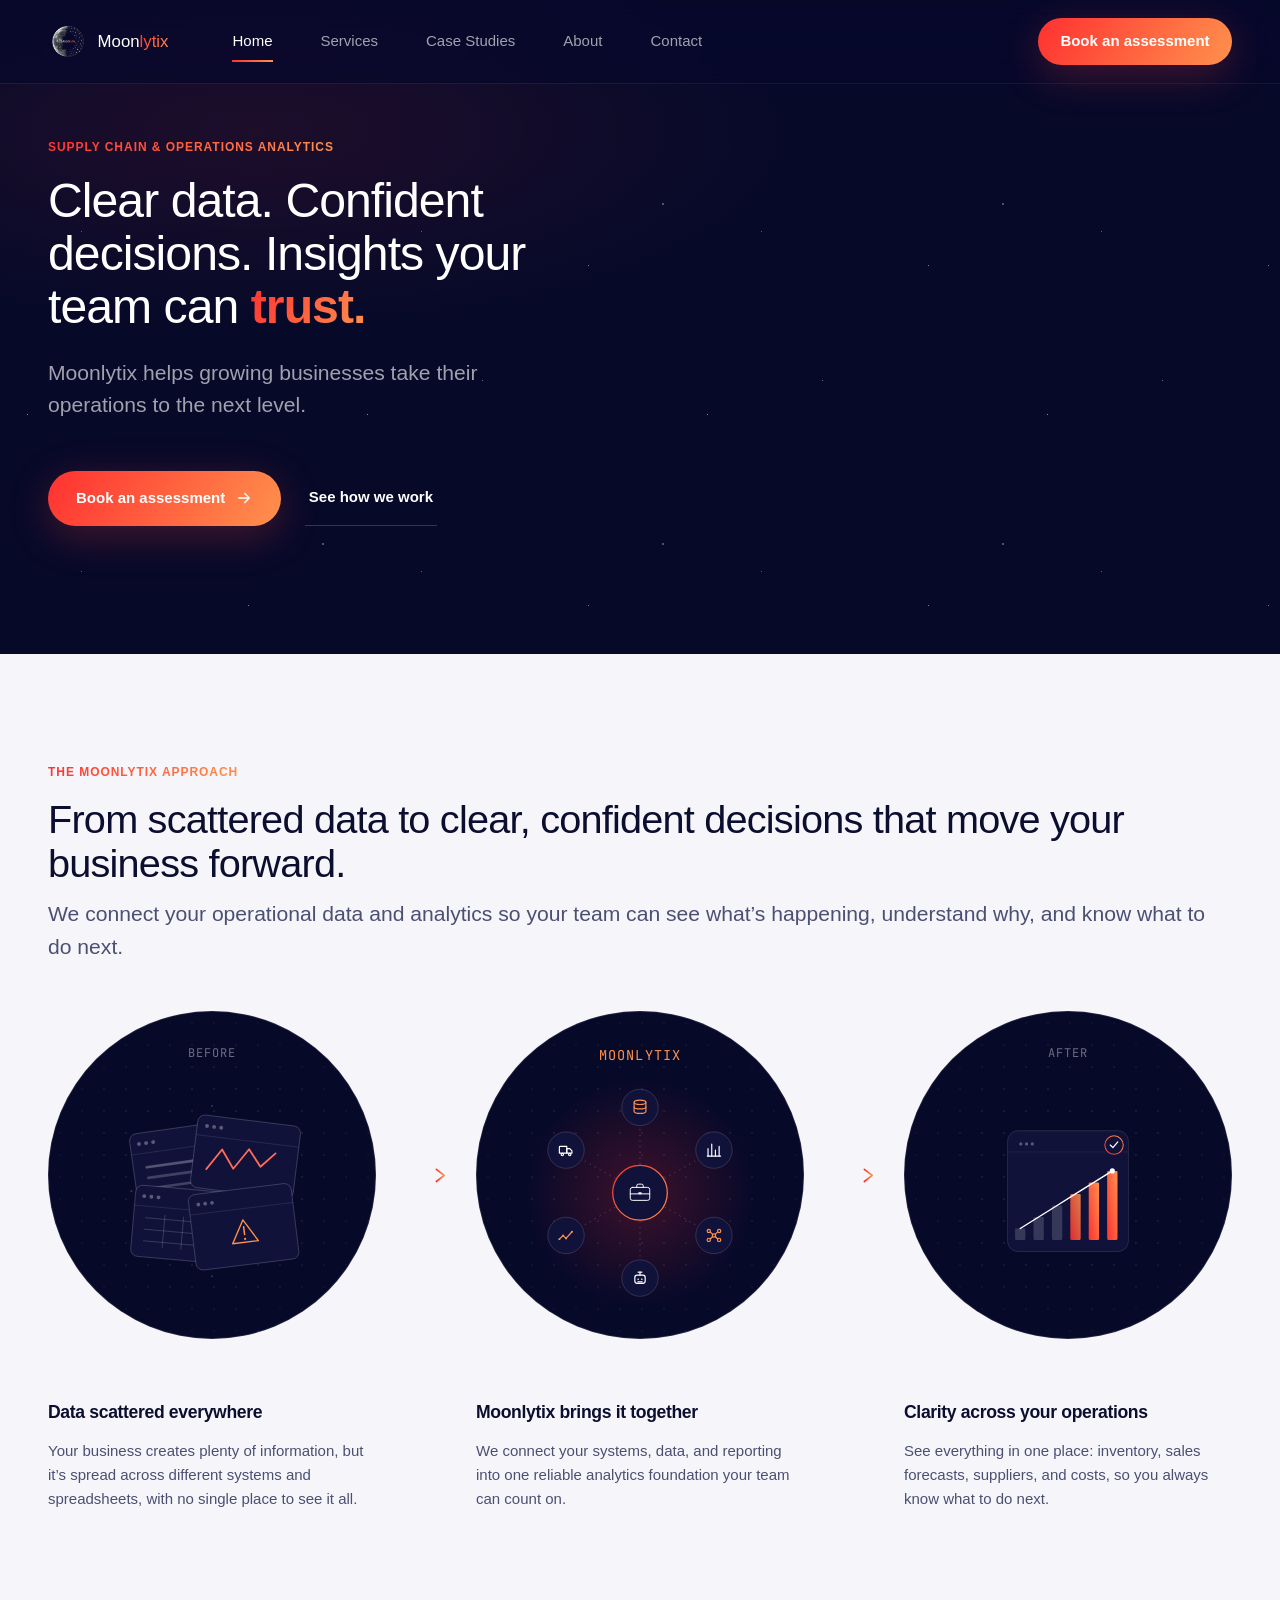
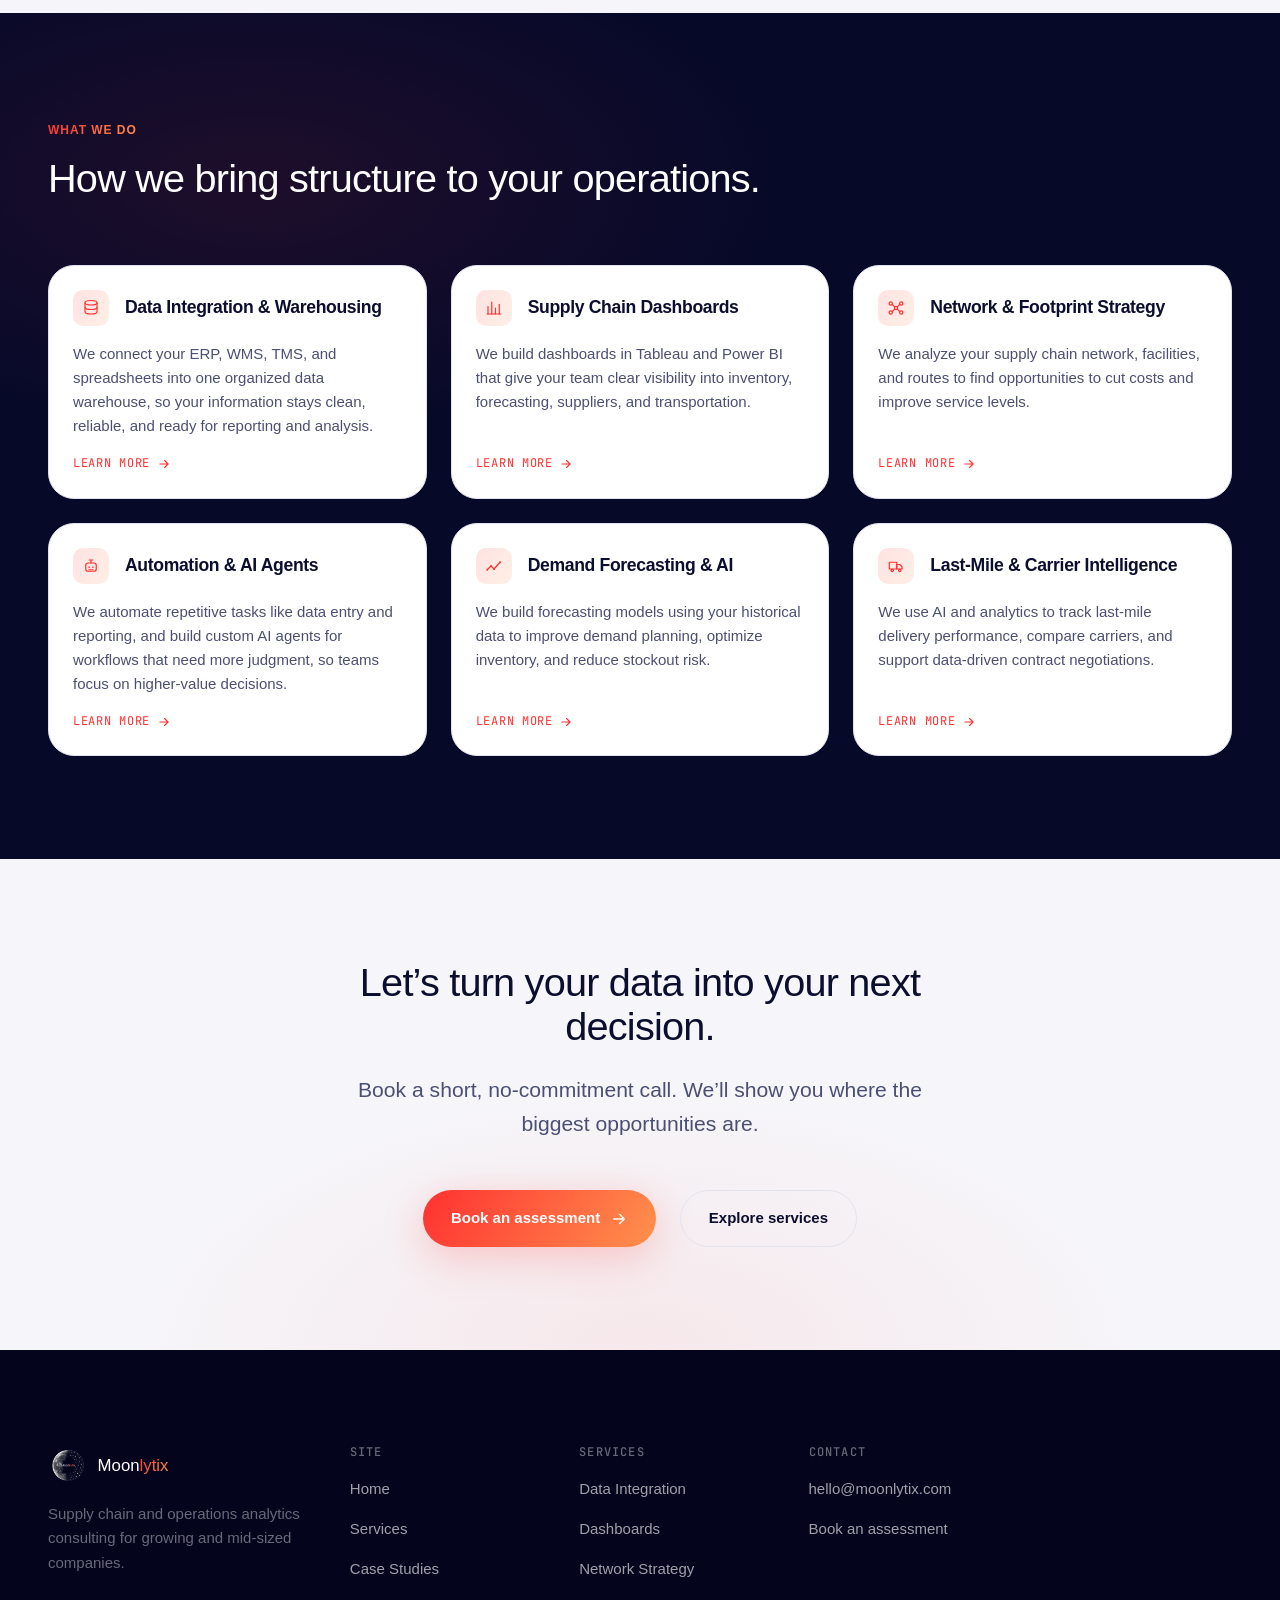
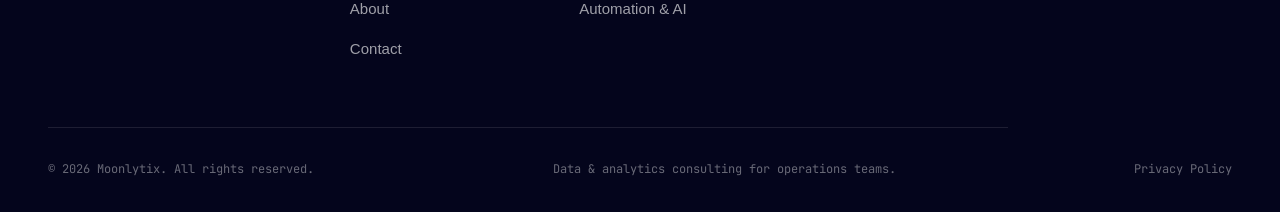
==== commit 7407d221: "Rebalance copy for both technical and non-technical readers, fix About story paragraph width The pre" ====
--- a/index.html
+++ b/index.html
@@ -89,8 +89,8 @@
   <section class="section approach" id="approach">
     <div class="container">
       <p class="eyebrow">The Moonlytix Approach</p>
-      <h2 style="max-width:none">From scattered data to clear, confident decisions.</h2>
-      <p class="lead" style="margin-top:0.75rem;max-width:none">We bring your business information together so you can see what&rsquo;s happening, understand why, and know what to do next.</p>
+      <h2 style="max-width:none">From scattered data to clear, confident decisions that move your business forward.</h2>
+      <p class="lead" style="margin-top:0.75rem;max-width:none">We connect your operational data and analytics so your team can see what&rsquo;s happening, understand why, and know what to do next.</p>
 
       <div class="approach-visual" data-reveal>
         <div class="approach-item approach-item--1">
@@ -239,7 +239,7 @@
         </div>
         <div class="approach-item__text">
         <h3 class="approach-item__title">Moonlytix brings it together</h3>
-        <p class="approach-item__desc">We connect all of that into one place your team can rely on.</p>
+        <p class="approach-item__desc">We connect your systems, data, and reporting into one reliable analytics foundation your team can count on.</p>
         </div>
         </div>
 
@@ -294,7 +294,7 @@
   <section class="section section--dark">
     <div class="container">
       <p class="eyebrow">What we do</p>
-      <h2 style="max-width:36ch">How we help your business run smoother.</h2>
+      <h2 style="max-width:36ch">How we bring structure to your operations.</h2>
 
       <div class="services-grid">
         <a href="services.html#data-integration" class="card service-card">
@@ -304,7 +304,7 @@
             </div>
             <h3>Data Integration &amp; Warehousing</h3>
           </div>
-          <p>We connect all your business systems and spreadsheets into one organized place, so your information is clean and ready whenever you need it.</p>
+          <p>We connect your ERP, WMS, TMS, and spreadsheets into one organized data warehouse, so your information stays clean, reliable, and ready for reporting and analysis.</p>
           <span class="card-link">Learn more <svg viewBox="0 0 24 24" fill="none" stroke="currentColor" stroke-width="2"><path d="M5 12h14M13 6l6 6-6 6" stroke-linecap="round" stroke-linejoin="round"/></svg></span>
         </a>
 
@@ -315,7 +315,7 @@
             </div>
             <h3>Supply Chain Dashboards</h3>
           </div>
-          <p>We build easy-to-read dashboards that show your team exactly how the business is doing, from inventory to deliveries.</p>
+          <p>We build dashboards in Tableau and Power BI that give your team clear visibility into inventory, forecasting, suppliers, and transportation.</p>
           <span class="card-link">Learn more <svg viewBox="0 0 24 24" fill="none" stroke="currentColor" stroke-width="2"><path d="M5 12h14M13 6l6 6-6 6" stroke-linecap="round" stroke-linejoin="round"/></svg></span>
         </a>
 
@@ -326,7 +326,7 @@
             </div>
             <h3>Network &amp; Footprint Strategy</h3>
           </div>
-          <p>We look at where your warehouses and delivery routes are, and find ways to save money and speed things up.</p>
+          <p>We analyze your supply chain network, facilities, and routes to find opportunities to cut costs and improve service levels.</p>
           <span class="card-link">Learn more <svg viewBox="0 0 24 24" fill="none" stroke="currentColor" stroke-width="2"><path d="M5 12h14M13 6l6 6-6 6" stroke-linecap="round" stroke-linejoin="round"/></svg></span>
         </a>
 
@@ -337,7 +337,7 @@
             </div>
             <h3>Automation &amp; AI Agents</h3>
           </div>
-          <p>We automate repetitive busywork, like data entry and reports, so your team can focus on what actually matters.</p>
+          <p>We automate repetitive tasks like data entry and reporting, and build custom AI agents for workflows that need more judgment, so teams focus on higher-value decisions.</p>
           <span class="card-link">Learn more <svg viewBox="0 0 24 24" fill="none" stroke="currentColor" stroke-width="2"><path d="M5 12h14M13 6l6 6-6 6" stroke-linecap="round" stroke-linejoin="round"/></svg></span>
         </a>
 
@@ -348,7 +348,7 @@
             </div>
             <h3>Demand Forecasting &amp; AI</h3>
           </div>
-          <p>We help you predict what customers will need next, so you stock the right amount and avoid running out.</p>
+          <p>We build forecasting models using your historical data to improve demand planning, optimize inventory, and reduce stockout risk.</p>
           <span class="card-link">Learn more <svg viewBox="0 0 24 24" fill="none" stroke="currentColor" stroke-width="2"><path d="M5 12h14M13 6l6 6-6 6" stroke-linecap="round" stroke-linejoin="round"/></svg></span>
         </a>
 
@@ -359,7 +359,7 @@
             </div>
             <h3>Last-Mile &amp; Carrier Intelligence</h3>
           </div>
-          <p>We help you track deliveries, compare shipping companies, and negotiate better rates.</p>
+          <p>We use AI and analytics to track last-mile delivery performance, compare carriers, and support data-driven contract negotiations.</p>
           <span class="card-link">Learn more <svg viewBox="0 0 24 24" fill="none" stroke="currentColor" stroke-width="2"><path d="M5 12h14M13 6l6 6-6 6" stroke-linecap="round" stroke-linejoin="round"/></svg></span>
         </a>
       </div>
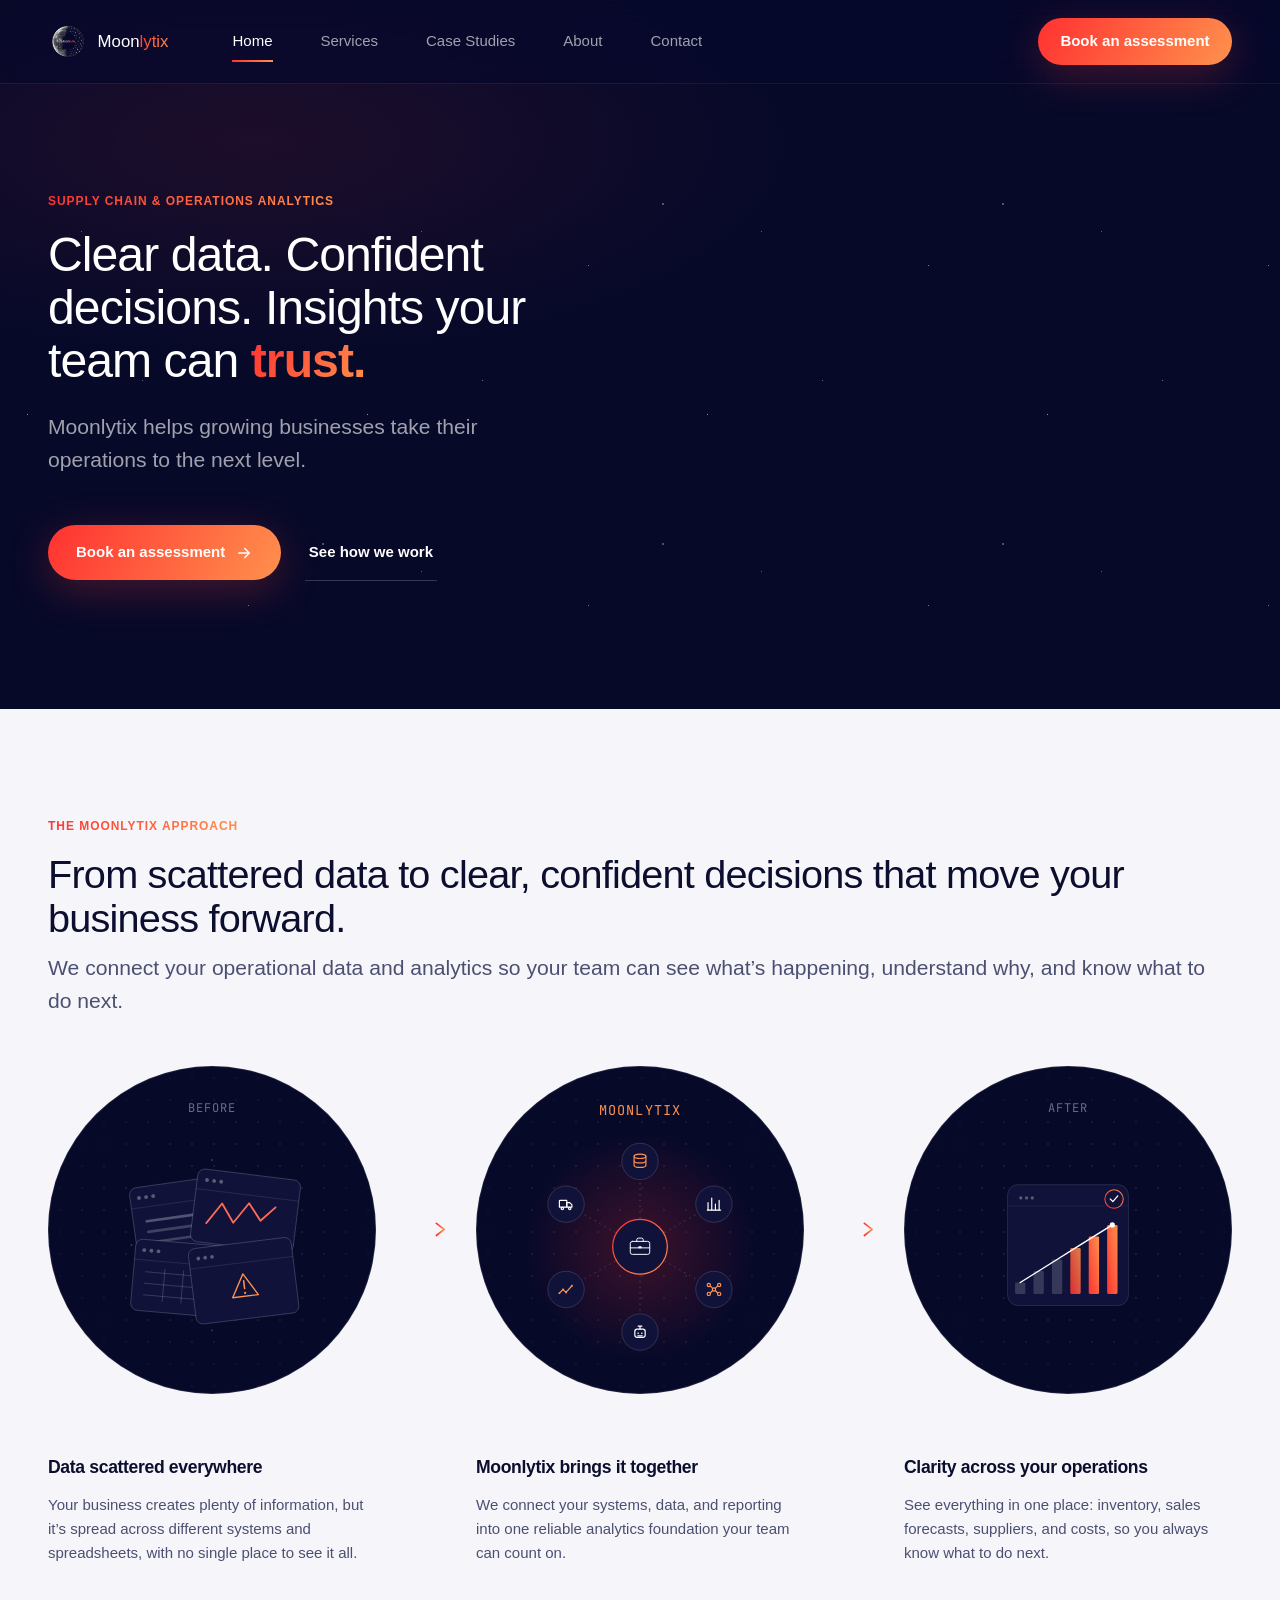
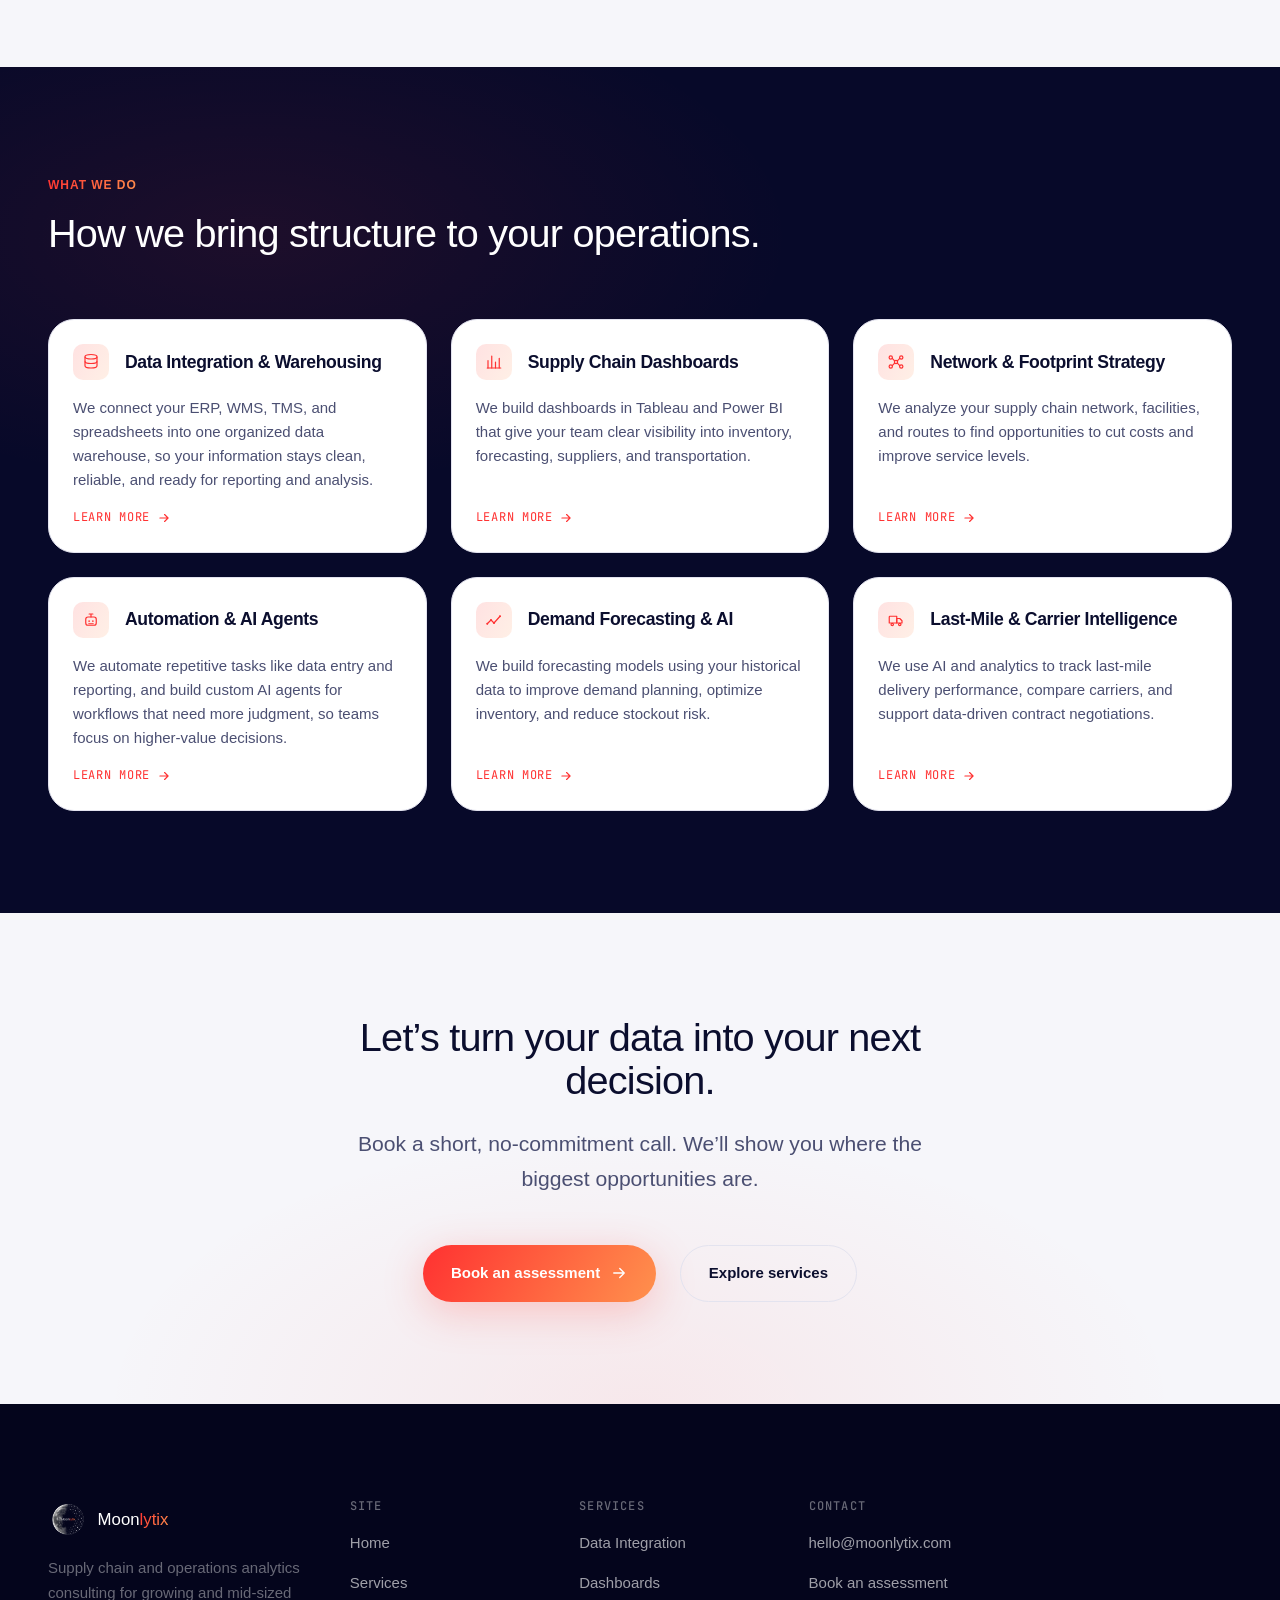
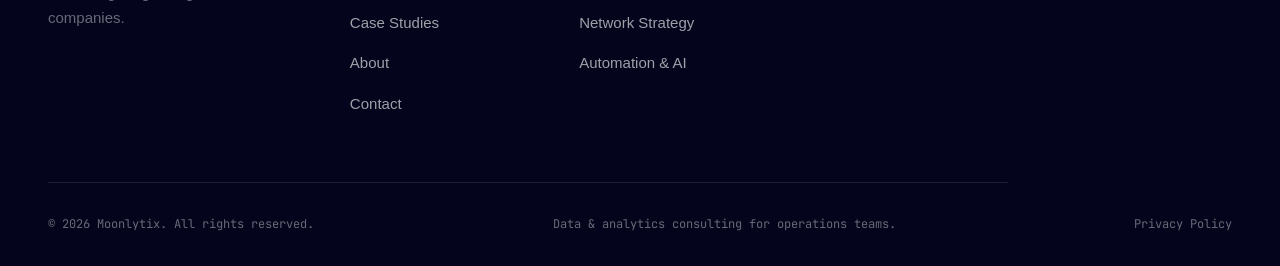
==== commit dcce2156: "Unify vertical rhythm site-wide and make Home service links jump straight to that service Every hero" ====
--- a/index.html
+++ b/index.html
@@ -24,7 +24,7 @@
 <link rel="preconnect" href="https://fonts.gstatic.com" crossorigin />
 <link href="https://fonts.googleapis.com/css2?family=Space+Grotesk:wght@500;600;700&family=Inter:wght@400;500;600;700;800&family=JetBrains+Mono:wght@400;500&family=Poppins:wght@400;500;600&display=swap" rel="stylesheet" />
 <link rel="stylesheet" href="assets/css/main.css?v=24" />
-<link rel="stylesheet" href="assets/css/home.css?v=45" />
+<link rel="stylesheet" href="assets/css/home.css?v=46" />
 </head>
 <body>
 <a class="skip-link" href="#main">Skip to content</a>
--- a/assets/css/home.css
+++ b/assets/css/home.css
@@ -11,7 +11,11 @@
 .hero {
   display: flex;
   align-items: center;
-  padding-top: calc(var(--nav-h) + var(--sp-6));
+  /* Same top-padding formula as every other section (nav height plus
+     --section-pad) so the gap from the nav to the eyebrow is identical
+     whether a section sits first on the page, under the fixed nav, or
+     stacks after another section. */
+  padding-top: calc(var(--nav-h) + var(--section-pad));
   padding-bottom: var(--sp-7);
   position: relative;
   overflow: hidden;
@@ -137,9 +141,6 @@
   .hero-visual video {
     -webkit-mask-image: radial-gradient(circle at center, black 0, black 50px, transparent 170px);
     mask-image: radial-gradient(circle at center, black 0, black 50px, transparent 170px);
-  }
-  .hero {
-    padding-top: calc(var(--nav-h) + var(--sp-5));
   }
 }
 
